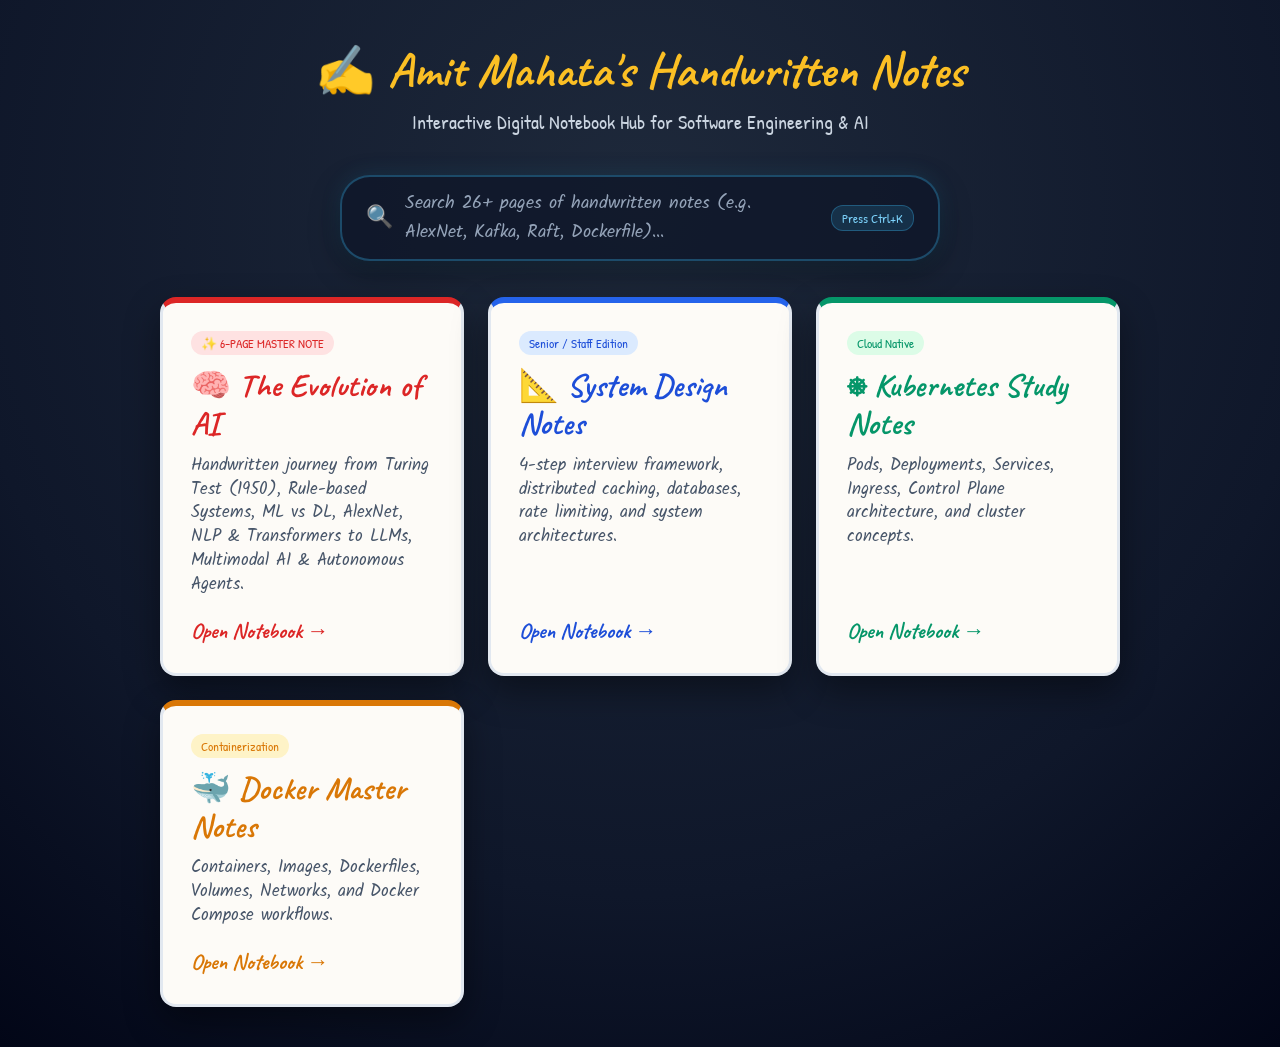
==== index.html @ 43661d4f "search implementation" ====
<!DOCTYPE html>
<html lang="en">
<head>
  <meta charset="UTF-8" />
  <meta name="viewport" content="width=device-width, initial-scale=1.0" />
  <title>Amit Mahata - Handwritten Study Notes Hub</title>
  <meta name="description" content="Interactive handwritten-style engineering study notes for System Design, AI Evolution, Kubernetes, and Docker." />
  <link rel="icon" href="data:image/svg+xml,<svg xmlns='http://www.w3.org/2000/svg' viewBox='0 0 100 100'><text y='.9em' font-size='90'>✍️</text></svg>" />
  <link rel="preconnect" href="https://fonts.googleapis.com" />
  <link rel="preconnect" href="https://fonts.gstatic.com" crossorigin />
  <link href="https://fonts.googleapis.com/css2?family=Caveat:wght@400;500;600;700&family=Kalam:wght@300;400;700&family=Patrick+Hand&display=swap" rel="stylesheet" />
  
  <!-- Vercel Web Analytics -->
  <script>
    window.va = window.va || function () { (window.vaq = window.vaq || []).push(arguments); };
  </script>
  <script defer src="/_vercel/insights/script.js"></script>
  
  <style>
    *, *::before, *::after { box-sizing: border-box; margin: 0; padding: 0; }
    body {
      font-family: 'Kalam', cursive;
      background: radial-gradient(circle at 50% 20%, #1e293b 0%, #0f172a 65%, #020617 100%);
      color: #f8fafc;
      min-height: 100vh;
      display: flex;
      flex-direction: column;
      align-items: center;
      padding: 40px 20px;
    }
    .header {
      text-align: center;
      margin-bottom: 40px;
    }
    .title {
      font-family: 'Caveat', cursive;
      font-size: 48px;
      font-weight: 700;
      color: #fbbf24;
      margin-bottom: 8px;
    }
    .subtitle {
      font-family: 'Patrick Hand', cursive;
      font-size: 20px;
      color: #cbd5e1;
    }
    .grid {
      display: grid;
      grid-template-columns: repeat(auto-fit, minmax(280px, 1fr));
      gap: 24px;
      width: 100%;
      max-width: 960px;
    }
    .card {
      background: #fdfbf7;
      border-radius: 16px;
      padding: 28px;
      color: #1e293b;
      box-shadow: 0 15px 35px rgba(0, 0, 0, 0.4);
      text-decoration: none;
      transition: all 0.3s ease;
      display: flex;
      flex-direction: column;
      justify-content: space-between;
      border: 3px solid #e2e8f0;
      position: relative;
      overflow: hidden;
    }
    .card:hover {
      transform: translateY(-6px) scale(1.02);
      box-shadow: 0 25px 50px rgba(0, 0, 0, 0.5);
      border-color: #38bdf8;
    }
    .card-badge {
      font-family: 'Patrick Hand', cursive;
      font-size: 13px;
      padding: 3px 10px;
      border-radius: 12px;
      background: #dbeafe;
      color: #1d4ed8;
      width: fit-content;
      margin-bottom: 12px;
    }
    .card-title {
      font-family: 'Caveat', cursive;
      font-size: 32px;
      font-weight: 700;
      margin-bottom: 10px;
      line-height: 1.2;
    }
    .card-desc {
      font-size: 17px;
      color: #475569;
      line-height: 1.4;
      margin-bottom: 20px;
    }
    .card-link {
      font-family: 'Caveat', cursive;
      font-size: 22px;
      font-weight: 700;
      color: #dc2626;
      display: flex;
      align-items: center;
      gap: 6px;
    }
    @media (max-width: 600px) {
      body {
        padding: 24px 14px;
      }
      .header {
        margin-bottom: 24px;
      }
      .title {
        font-size: 32px;
      }
      .subtitle {
        font-size: 17px;
      }
      .grid {
        grid-template-columns: 1fr;
        gap: 16px;
      }
      .card {
        padding: 20px 18px;
      }
      .card-title {
        font-size: 26px;
      }
      .card-desc {
        font-size: 15px;
      }
    }
  </style>
  <link rel="stylesheet" href="shared-search.css" />
</head>
<body>

  <div class="header">
    <h1 class="title">✍️ Amit Mahata's Handwritten Notes</h1>
    <p class="subtitle">Interactive Digital Notebook Hub for Software Engineering &amp; AI</p>
  </div>

  <!-- Hero Full-Text Search Bar -->
  <div class="hub-search-container">
    <div class="hub-search-box" onclick="openSearchModal()">
      <span class="hub-search-icon">🔍</span>
      <span class="hub-search-placeholder">Search 26+ pages of handwritten notes (e.g. AlexNet, Kafka, Raft, Dockerfile)...</span>
      <span class="hub-search-badge">Press Ctrl+K</span>
    </div>
  </div>

  <div class="grid">
    
    <!-- AI Notes -->
    <a href="ai-notes/index.html" class="card" style="border-top: 6px solid #dc2626;">
      <div>
        <div class="card-badge" style="background: #fee2e2; color: #dc2626;">✨ 6-PAGE MASTER NOTE</div>
        <div class="card-title" style="color: #dc2626;">🧠 The Evolution of AI</div>
        <div class="card-desc">Handwritten journey from Turing Test (1950), Rule-based Systems, ML vs DL, AlexNet, NLP &amp; Transformers to LLMs, Multimodal AI &amp; Autonomous Agents.</div>
      </div>
      <div class="card-link">Open Notebook &rarr;</div>
    </a>

    <!-- System Design Notes -->
    <a href="system-design-notes/index.html" class="card" style="border-top: 6px solid #2563eb;">
      <div>
        <div class="card-badge" style="background: #dbeafe; color: #1d4ed8;">Senior / Staff Edition</div>
        <div class="card-title" style="color: #1d4ed8;">📐 System Design Notes</div>
        <div class="card-desc">4-step interview framework, distributed caching, databases, rate limiting, and system architectures.</div>
      </div>
      <div class="card-link" style="color: #1d4ed8;">Open Notebook &rarr;</div>
    </a>

    <!-- Kubernetes Notes -->
    <a href="kubernetes-notes/index.html" class="card" style="border-top: 6px solid #059669;">
      <div>
        <div class="card-badge" style="background: #dcfce7; color: #059669;">Cloud Native</div>
        <div class="card-title" style="color: #059669;">⎈ Kubernetes Study Notes</div>
        <div class="card-desc">Pods, Deployments, Services, Ingress, Control Plane architecture, and cluster concepts.</div>
      </div>
      <div class="card-link" style="color: #059669;">Open Notebook &rarr;</div>
    </a>

    <!-- Docker Notes -->
    <a href="docker-notes/index.html" class="card" style="border-top: 6px solid #d97706;">
      <div>
        <div class="card-badge" style="background: #fef3c7; color: #d97706;">Containerization</div>
        <div class="card-title" style="color: #d97706;">🐳 Docker Master Notes</div>
        <div class="card-desc">Containers, Images, Dockerfiles, Volumes, Networks, and Docker Compose workflows.</div>
      </div>
      <div class="card-link" style="color: #d97706;">Open Notebook &rarr;</div>
    </a>

  </div>

  <script src="shared-search.js"></script>
</body>
</html>
---- shared-search.css ----
/* =========================================
   UNIVERSAL FULL-TEXT SEARCH MODAL (CMD+K)
   ========================================= */

/* Backdrop Overlay */
.search-modal-backdrop {
  position: fixed;
  inset: 0;
  background: rgba(2, 6, 23, 0.75);
  backdrop-filter: blur(10px);
  -webkit-backdrop-filter: blur(10px);
  z-index: 2000;
  display: flex;
  align-items: flex-start;
  justify-content: center;
  padding: 60px 16px 20px;
  opacity: 0;
  pointer-events: none;
  transition: opacity 0.25s cubic-bezier(0.16, 1, 0.3, 1);
}

.search-modal-backdrop.open {
  opacity: 1;
  pointer-events: auto;
}

/* Modal Window */
.search-modal-window {
  width: 100%;
  max-width: 680px;
  background: linear-gradient(180deg, #0f172a 0%, #090d16 100%);
  border: 1px solid rgba(56, 189, 248, 0.25);
  border-radius: 16px;
  box-shadow: 0 25px 60px rgba(0, 0, 0, 0.7), 0 0 30px rgba(56, 189, 248, 0.15);
  overflow: hidden;
  display: flex;
  flex-direction: column;
  max-height: 80vh;
  transform: translateY(-20px) scale(0.98);
  transition: transform 0.25s cubic-bezier(0.16, 1, 0.3, 1);
  color: #f8fafc;
}

.search-modal-backdrop.open .search-modal-window {
  transform: translateY(0) scale(1);
}

/* Modal Header / Search Bar */
.search-modal-header {
  padding: 16px 20px;
  border-bottom: 1px solid rgba(255, 255, 255, 0.1);
  display: flex;
  align-items: center;
  gap: 12px;
  background: rgba(255, 255, 255, 0.03);
  position: relative;
}

.search-modal-header .search-modal-icon {
  font-size: 20px;
  color: #38bdf8;
  flex-shrink: 0;
}

.search-modal-input {
  flex: 1;
  background: transparent;
  border: none;
  outline: none;
  font-family: 'Kalam', cursive;
  font-size: 18px;
  color: #f8fafc;
}

.search-modal-input::placeholder {
  color: #64748b;
  font-family: 'Kalam', cursive;
}

.search-modal-kbd {
  font-family: 'Patrick Hand', cursive;
  font-size: 12px;
  background: rgba(255, 255, 255, 0.08);
  border: 1px solid rgba(255, 255, 255, 0.15);
  border-radius: 6px;
  padding: 2px 8px;
  color: #94a3b8;
  flex-shrink: 0;
}

.search-modal-close {
  background: rgba(255, 255, 255, 0.08);
  border: 1px solid rgba(255, 255, 255, 0.15);
  color: #cbd5e1;
  font-size: 20px;
  line-height: 1;
  width: 30px;
  height: 30px;
  border-radius: 8px;
  cursor: pointer;
  display: flex;
  align-items: center;
  justify-content: center;
  transition: all 0.2s ease;
  flex-shrink: 0;
}

.search-modal-close:hover {
  background: rgba(239, 68, 68, 0.2);
  color: #fca5a5;
  border-color: rgba(239, 68, 68, 0.4);
}

/* Filter Scope Tabs */
.search-modal-filters {
  display: flex;
  align-items: center;
  gap: 6px;
  padding: 10px 18px;
  background: rgba(0, 0, 0, 0.2);
  border-bottom: 1px solid rgba(255, 255, 255, 0.06);
  overflow-x: auto;
}

.search-filter-chip {
  font-family: 'Patrick Hand', cursive;
  font-size: 13px;
  padding: 4px 12px;
  border-radius: 20px;
  background: rgba(255, 255, 255, 0.06);
  border: 1px solid rgba(255, 255, 255, 0.1);
  color: #cbd5e1;
  cursor: pointer;
  transition: all 0.2s ease;
  white-space: nowrap;
}

.search-filter-chip:hover {
  background: rgba(255, 255, 255, 0.12);
  color: #f8fafc;
}

.search-filter-chip.active {
  background: #0284c7;
  border-color: #38bdf8;
  color: #ffffff;
  font-weight: bold;
  box-shadow: 0 0 10px rgba(56, 189, 248, 0.3);
}

/* Search Results Area */
.search-modal-results {
  flex: 1;
  overflow-y: auto;
  padding: 12px 16px;
  display: flex;
  flex-direction: column;
  gap: 8px;
}

/* Empty State / Suggestions */
.search-empty-state {
  text-align: center;
  padding: 36px 20px;
  color: #64748b;
  font-family: 'Patrick Hand', cursive;
  font-size: 16px;
}

.search-suggestions-title {
  font-size: 13px;
  color: #94a3b8;
  margin-bottom: 12px;
  text-transform: uppercase;
  letter-spacing: 0.5px;
}

.search-suggestions-tags {
  display: flex;
  flex-wrap: wrap;
  justify-content: center;
  gap: 8px;
}

.suggestion-tag {
  font-family: 'Caveat', cursive;
  font-size: 16px;
  font-weight: 700;
  padding: 4px 12px;
  background: rgba(255, 255, 255, 0.06);
  border: 1px solid rgba(255, 255, 255, 0.12);
  border-radius: 8px;
  color: #38bdf8;
  cursor: pointer;
  transition: all 0.2s ease;
}

.suggestion-tag:hover {
  background: rgba(56, 189, 248, 0.15);
  border-color: #38bdf8;
  transform: translateY(-1px);
}

/* Individual Search Result Card */
.search-result-card {
  display: flex;
  flex-direction: column;
  gap: 4px;
  padding: 12px 14px;
  background: rgba(255, 255, 255, 0.04);
  border: 1px solid rgba(255, 255, 255, 0.08);
  border-radius: 10px;
  cursor: pointer;
  transition: all 0.2s ease;
  text-decoration: none;
  color: #f1f5f9;
}

.search-result-card:hover,
.search-result-card.selected {
  background: rgba(56, 189, 248, 0.12);
  border-color: #38bdf8;
  transform: translateX(4px);
  box-shadow: 0 4px 15px rgba(56, 189, 248, 0.15);
}

.search-result-top {
  display: flex;
  align-items: center;
  justify-content: space-between;
  gap: 8px;
}

.search-result-notebook {
  font-family: 'Patrick Hand', cursive;
  font-size: 12px;
  display: flex;
  align-items: center;
  gap: 6px;
  color: #94a3b8;
}

.notebook-pill {
  padding: 2px 8px;
  border-radius: 10px;
  font-weight: bold;
}

.search-result-page-tag {
  font-family: 'Caveat', cursive;
  font-size: 14px;
  font-weight: 700;
  background: rgba(255, 255, 255, 0.08);
  padding: 1px 8px;
  border-radius: 10px;
  color: #cbd5e1;
}

.search-result-title {
  font-family: 'Caveat', cursive;
  font-size: 19px;
  font-weight: 700;
  color: #f8fafc;
  line-height: 1.2;
}

.search-result-snippet {
  font-family: 'Kalam', cursive;
  font-size: 14px;
  color: #94a3b8;
  line-height: 1.4;
  margin-top: 2px;
}

.search-result-snippet mark,
.drawer-matched-snippet mark {
  background: rgba(251, 191, 36, 0.35);
  color: #fef08a;
  padding: 1px 4px;
  border-radius: 3px;
  font-weight: bold;
  border: 1px solid rgba(251, 191, 36, 0.4);
}

/* Modal Footer */
.search-modal-footer {
  padding: 10px 18px;
  border-top: 1px solid rgba(255, 255, 255, 0.08);
  background: rgba(0, 0, 0, 0.3);
  display: flex;
  align-items: center;
  justify-content: space-between;
  font-family: 'Patrick Hand', cursive;
  font-size: 13px;
  color: #64748b;
}

.search-shortcuts {
  display: flex;
  align-items: center;
  gap: 12px;
}

.search-shortcuts span {
  display: flex;
  align-items: center;
  gap: 4px;
}

.search-shortcuts kbd {
  background: rgba(255, 255, 255, 0.08);
  border: 1px solid rgba(255, 255, 255, 0.15);
  border-radius: 4px;
  padding: 1px 6px;
  font-size: 11px;
  color: #cbd5e1;
}

/* Live Matched Snippet inside Topic Sidenav Drawer */
.drawer-matched-snippet {
  margin-top: 6px;
  padding: 6px 8px;
  background: rgba(0, 0, 0, 0.3);
  border-radius: 6px;
  border-left: 2px solid #38bdf8;
  font-family: 'Kalam', cursive;
  font-size: 13px;
  color: #cbd5e1;
  line-height: 1.35;
}

/* Search Trigger Button in Topbar */
.topbar-search-btn {
  font-family: 'Caveat', cursive;
  font-size: 16px;
  font-weight: 700;
  background: rgba(255, 255, 255, 0.08);
  border: 1px solid rgba(255, 255, 255, 0.18);
  border-radius: 8px;
  padding: 5px 12px;
  color: #cbd5e1;
  cursor: pointer;
  transition: all 0.2s ease;
  display: inline-flex;
  align-items: center;
  gap: 6px;
}

.topbar-search-btn:hover {
  background: rgba(56, 189, 248, 0.18);
  border-color: #38bdf8;
  color: #38bdf8;
  transform: translateY(-1px);
}

.topbar-search-btn .kbd-hint {
  font-family: 'Patrick Hand', cursive;
  font-size: 11px;
  background: rgba(255, 255, 255, 0.12);
  border: 1px solid rgba(255, 255, 255, 0.2);
  border-radius: 4px;
  padding: 1px 5px;
  color: #94a3b8;
}

/* Hub Hero Search Box */
.hub-search-container {
  width: 100%;
  max-width: 600px;
  margin: 0 auto 36px;
}

.hub-search-box {
  display: flex;
  align-items: center;
  gap: 12px;
  background: rgba(15, 23, 42, 0.8);
  border: 2px solid rgba(56, 189, 248, 0.3);
  border-radius: 30px;
  padding: 12px 24px;
  box-shadow: 0 10px 30px rgba(0, 0, 0, 0.4), 0 0 20px rgba(56, 189, 248, 0.15);
  cursor: pointer;
  transition: all 0.3s ease;
}

.hub-search-box:hover {
  border-color: #38bdf8;
  transform: translateY(-2px);
  box-shadow: 0 15px 40px rgba(0, 0, 0, 0.5), 0 0 30px rgba(56, 189, 248, 0.3);
}

.hub-search-icon {
  font-size: 22px;
  color: #38bdf8;
}

.hub-search-placeholder {
  font-family: 'Kalam', cursive;
  font-size: 18px;
  color: #94a3b8;
  flex: 1;
}

.hub-search-badge {
  font-family: 'Patrick Hand', cursive;
  font-size: 13px;
  background: rgba(56, 189, 248, 0.15);
  border: 1px solid rgba(56, 189, 248, 0.3);
  color: #7dd3fc;
  padding: 3px 10px;
  border-radius: 12px;
}

/* Responsive Mobile Layout for Search */
@media (max-width: 640px) {
  .search-modal-backdrop {
    padding: 16px 8px 10px;
    align-items: flex-start;
  }
  
  .search-modal-window {
    max-height: 92vh;
    border-radius: 12px;
  }

  .search-modal-header {
    padding: 12px 14px;
  }

  .search-modal-input {
    font-size: 16px;
  }

  .search-modal-kbd {
    display: none;
  }

  .topbar-search-btn .kbd-hint {
    display: none;
  }

  .search-modal-footer {
    display: none;
  }
}

/* =========================================
   IN-PAGE SEARCH HIGHLIGHT (on notebook content)
   ========================================= */
mark.page-search-highlight {
  background: rgba(251, 191, 36, 0.5);
  color: inherit;
  padding: 2px 4px;
  border-radius: 4px;
  border: 2px solid #fbbf24;
  box-shadow: 0 0 12px rgba(251, 191, 36, 0.6), 0 0 4px rgba(251, 191, 36, 0.3);
  animation: highlightPulse 1.5s ease-in-out 2;
  font-weight: bold;
}

@keyframes highlightPulse {
  0%, 100% { box-shadow: 0 0 12px rgba(251, 191, 36, 0.6); }
  50% { box-shadow: 0 0 24px rgba(251, 191, 36, 0.9), 0 0 8px rgba(251, 191, 36, 0.5); }
}

@keyframes slideDown {
  from { opacity: 0; transform: translateX(-50%) translateY(-20px); }
  to { opacity: 1; transform: translateX(-50%) translateY(0); }
}
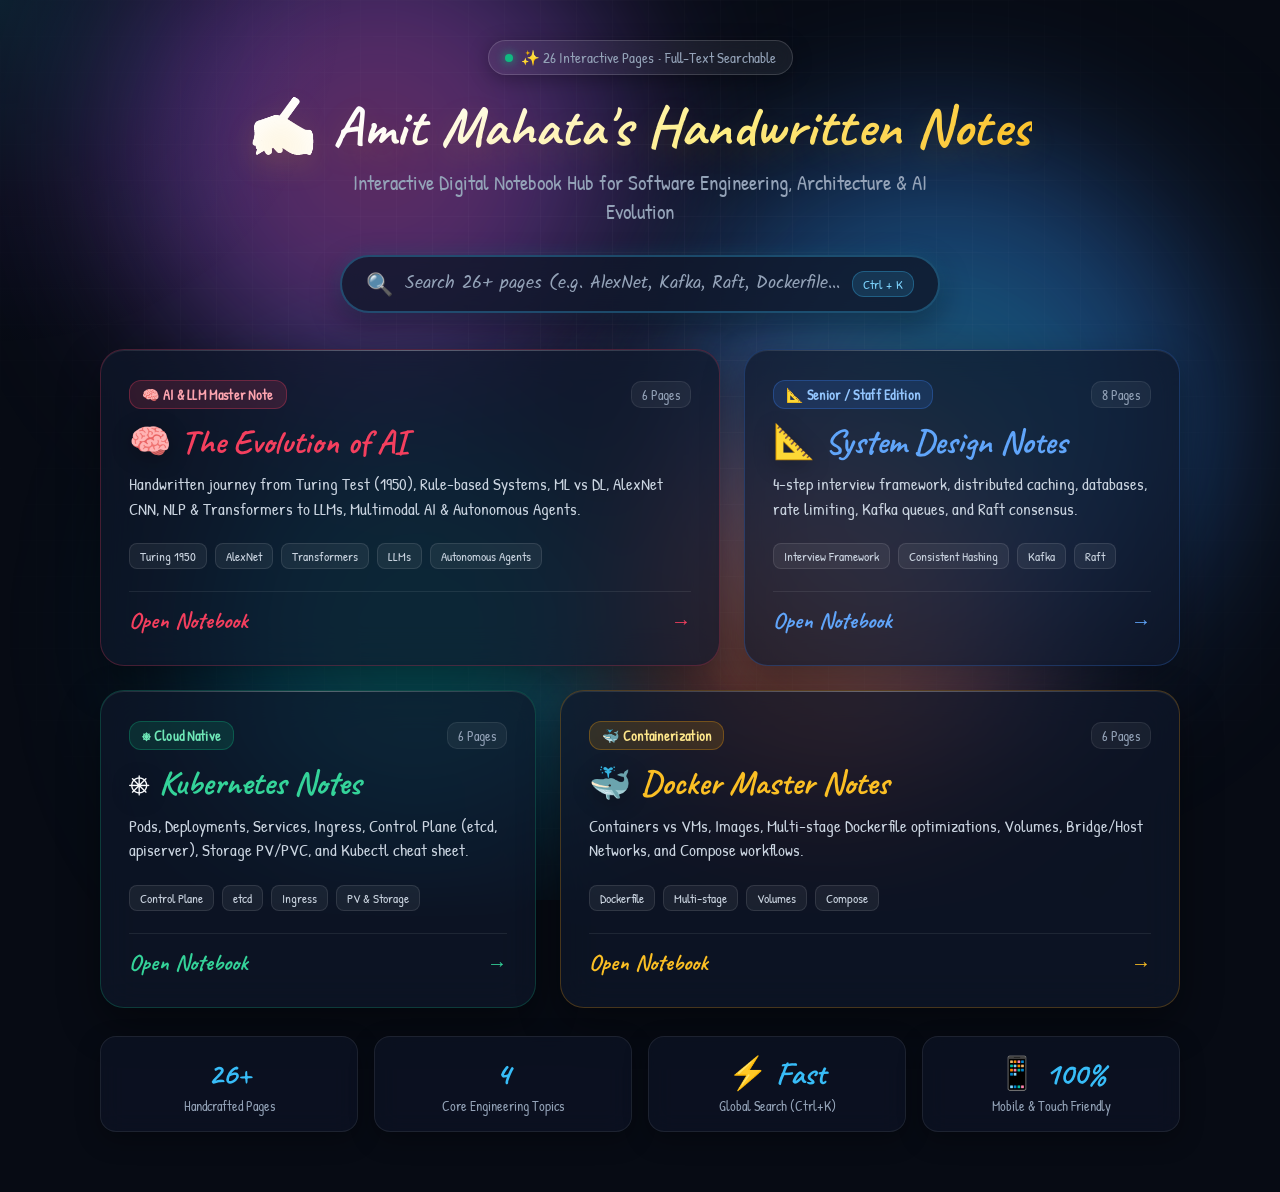
==== commit 22718dec: "spatial bento homepage and glass topbar" ====
--- a/index.html
+++ b/index.html
@@ -18,116 +18,567 @@
   
   <style>
     *, *::before, *::after { box-sizing: border-box; margin: 0; padding: 0; }
+
+    :root {
+      --bg-dark: #070b14;
+      --card-glass: rgba(15, 23, 42, 0.7);
+      --card-glass-hover: rgba(30, 41, 59, 0.85);
+      --card-border: rgba(255, 255, 255, 0.1);
+      --card-border-hover: rgba(56, 189, 248, 0.4);
+      --ai-accent: #f43f5e;
+      --ai-glow: rgba(244, 63, 94, 0.25);
+      --sd-accent: #3b82f6;
+      --sd-glow: rgba(59, 130, 246, 0.25);
+      --k8s-accent: #10b981;
+      --k8s-glow: rgba(16, 185, 129, 0.25);
+      --docker-accent: #f59e0b;
+      --docker-glow: rgba(245, 158, 11, 0.25);
+    }
+
     body {
-      font-family: 'Kalam', cursive;
-      background: radial-gradient(circle at 50% 20%, #1e293b 0%, #0f172a 65%, #020617 100%);
+      font-family: 'Patrick Hand', cursive;
+      background-color: var(--bg-dark);
       color: #f8fafc;
       min-height: 100vh;
       display: flex;
       flex-direction: column;
       align-items: center;
-      padding: 40px 20px;
-    }
+      padding: 40px 20px 60px;
+      overflow-x: hidden;
+      position: relative;
+    }
+
+    /* =========================================
+       SPATIAL BACKGROUND & AURORA GLOW ORBS
+       ========================================= */
+    .bg-mesh-canvas {
+      position: fixed;
+      top: 0;
+      left: 0;
+      width: 100vw;
+      height: 100vh;
+      pointer-events: none;
+      z-index: 0;
+      overflow: hidden;
+    }
+
+    /* Subtle blueprint / notebook grid overlay */
+    .bg-grid-pattern {
+      position: absolute;
+      inset: 0;
+      background-image: 
+        linear-gradient(to right, rgba(255, 255, 255, 0.03) 1px, transparent 1px),
+        linear-gradient(to bottom, rgba(255, 255, 255, 0.03) 1px, transparent 1px);
+      background-size: 36px 36px;
+      mask-image: radial-gradient(ellipse at 50% 40%, rgba(0, 0, 0, 0.9) 0%, rgba(0, 0, 0, 0.1) 70%, transparent 100%);
+      -webkit-mask-image: radial-gradient(ellipse at 50% 40%, rgba(0, 0, 0, 0.9) 0%, rgba(0, 0, 0, 0.1) 70%, transparent 100%);
+    }
+
+    /* Fluid Aurora Liquid Glow Blobs */
+    .aurora-blob {
+      position: absolute;
+      border-radius: 50%;
+      filter: blur(80px);
+      opacity: 0.45;
+      mix-blend-mode: screen;
+      animation: floatAurora 18s ease-in-out infinite alternate;
+      will-change: transform;
+    }
+
+    .aurora-1 {
+      width: 500px;
+      height: 500px;
+      background: radial-gradient(circle, #ec4899 0%, #8b5cf6 60%, transparent 100%);
+      top: -100px;
+      left: 10%;
+      animation-duration: 16s;
+    }
+
+    .aurora-2 {
+      width: 550px;
+      height: 550px;
+      background: radial-gradient(circle, #06b6d4 0%, #3b82f6 60%, transparent 100%);
+      top: 15%;
+      right: 5%;
+      animation-duration: 22s;
+      animation-delay: -5s;
+    }
+
+    .aurora-3 {
+      width: 450px;
+      height: 450px;
+      background: radial-gradient(circle, #10b981 0%, #0284c7 60%, transparent 100%);
+      bottom: 5%;
+      left: 15%;
+      animation-duration: 20s;
+      animation-delay: -9s;
+    }
+
+    .aurora-4 {
+      width: 400px;
+      height: 400px;
+      background: radial-gradient(circle, #f59e0b 0%, #ef4444 60%, transparent 100%);
+      bottom: 10%;
+      right: 20%;
+      animation-duration: 24s;
+      animation-delay: -13s;
+    }
+
+    @keyframes floatAurora {
+      0% {
+        transform: translate(0, 0) scale(1) rotate(0deg);
+      }
+      50% {
+        transform: translate(60px, 40px) scale(1.12) rotate(120deg);
+      }
+      100% {
+        transform: translate(-50px, 80px) scale(0.92) rotate(240deg);
+      }
+    }
+
+    /* Spatial Mouse Follower Spotlight */
+    .spatial-spotlight {
+      position: fixed;
+      top: 0;
+      left: 0;
+      width: 700px;
+      height: 700px;
+      border-radius: 50%;
+      pointer-events: none;
+      transform: translate(-50%, -50%);
+      background: radial-gradient(circle, rgba(56, 189, 248, 0.12) 0%, rgba(139, 92, 246, 0.05) 40%, transparent 70%);
+      z-index: 1;
+      transition: opacity 0.3s ease;
+    }
+
+    /* Main Container Content */
+    .hub-content-wrap {
+      position: relative;
+      z-index: 2;
+      width: 100%;
+      max-width: 1080px;
+      display: flex;
+      flex-direction: column;
+      align-items: center;
+    }
+
+    /* =========================================
+       HEADER & BADGE
+       ========================================= */
     .header {
       text-align: center;
-      margin-bottom: 40px;
-    }
+      margin-bottom: 28px;
+      display: flex;
+      flex-direction: column;
+      align-items: center;
+    }
+
+    .hero-badge {
+      display: inline-flex;
+      align-items: center;
+      gap: 8px;
+      padding: 6px 16px;
+      border-radius: 9999px;
+      background: rgba(255, 255, 255, 0.06);
+      backdrop-filter: blur(12px);
+      -webkit-backdrop-filter: blur(12px);
+      border: 1px solid rgba(255, 255, 255, 0.15);
+      color: #94a3b8;
+      font-size: 15px;
+      margin-bottom: 16px;
+      box-shadow: 0 4px 20px rgba(0, 0, 0, 0.3);
+      transition: all 0.3s ease;
+    }
+
+    .hero-badge:hover {
+      border-color: rgba(56, 189, 248, 0.4);
+      background: rgba(255, 255, 255, 0.09);
+      color: #e2e8f0;
+      transform: translateY(-2px);
+    }
+
+    .pulse-dot {
+      width: 8px;
+      height: 8px;
+      border-radius: 50%;
+      background: #10b981;
+      box-shadow: 0 0 10px #10b981;
+      animation: pulseGlow 2s infinite;
+    }
+
+    @keyframes pulseGlow {
+      0%, 100% { transform: scale(1); opacity: 1; }
+      50% { transform: scale(1.4); opacity: 0.6; }
+    }
+
     .title {
       font-family: 'Caveat', cursive;
-      font-size: 48px;
+      font-size: 56px;
       font-weight: 700;
-      color: #fbbf24;
-      margin-bottom: 8px;
-    }
+      background: linear-gradient(135deg, #ffffff 20%, #fef08a 60%, #fbbf24 100%);
+      -webkit-background-clip: text;
+      -webkit-text-fill-color: transparent;
+      margin-bottom: 6px;
+      text-shadow: 0 10px 30px rgba(251, 191, 36, 0.15);
+      letter-spacing: 0.5px;
+    }
+
     .subtitle {
       font-family: 'Patrick Hand', cursive;
+      font-size: 21px;
+      color: #94a3b8;
+      max-width: 620px;
+      line-height: 1.4;
+    }
+
+    /* =========================================
+       HERO SEARCH BAR (Glassmorphism + Glow)
+       ========================================= */
+    .hub-search-container {
+      width: 100%;
+      max-width: 720px;
+      margin-bottom: 32px;
+    }
+
+    .hub-search-box {
+      background: rgba(15, 23, 42, 0.75);
+      backdrop-filter: blur(16px);
+      -webkit-backdrop-filter: blur(16px);
+      border: 1px solid rgba(255, 255, 255, 0.12);
+      border-radius: 18px;
+      padding: 14px 22px;
+      display: flex;
+      align-items: center;
+      gap: 14px;
+      cursor: pointer;
+      box-shadow: 0 10px 35px rgba(0, 0, 0, 0.4), inset 0 1px 0 rgba(255, 255, 255, 0.1);
+      transition: all 0.3s cubic-bezier(0.16, 1, 0.3, 1);
+    }
+
+    .hub-search-box:hover {
+      border-color: rgba(56, 189, 248, 0.5);
+      background: rgba(30, 41, 59, 0.85);
+      box-shadow: 0 15px 45px rgba(0, 0, 0, 0.5), 0 0 30px rgba(56, 189, 248, 0.2), inset 0 1px 0 rgba(255, 255, 255, 0.2);
+      transform: translateY(-2px);
+    }
+
+    .hub-search-icon {
       font-size: 20px;
+      color: #38bdf8;
+    }
+
+    .hub-search-placeholder {
+      flex: 1;
+      font-family: 'Patrick Hand', cursive;
+      font-size: 18px;
+      color: #94a3b8;
+      white-space: nowrap;
+      overflow: hidden;
+      text-overflow: ellipsis;
+    }
+
+    .hub-search-badge {
+      font-family: 'Patrick Hand', cursive;
+      font-size: 13px;
+      background: rgba(255, 255, 255, 0.08);
+      border: 1px solid rgba(255, 255, 255, 0.15);
+      padding: 3px 10px;
+      border-radius: 8px;
       color: #cbd5e1;
-    }
-    .grid {
+      display: flex;
+      align-items: center;
+      gap: 4px;
+    }
+
+    /* =========================================
+       BENTO GRID NOTEBOOK CARDS (Spatial Liquid Glass)
+       ========================================= */
+    .bento-grid {
       display: grid;
-      grid-template-columns: repeat(auto-fit, minmax(280px, 1fr));
+      grid-template-columns: repeat(12, 1fr);
       gap: 24px;
       width: 100%;
-      max-width: 960px;
-    }
-    .card {
-      background: #fdfbf7;
-      border-radius: 16px;
-      padding: 28px;
-      color: #1e293b;
-      box-shadow: 0 15px 35px rgba(0, 0, 0, 0.4);
+    }
+
+    /* Spatial Liquid Glass Bento Card Base */
+    .bento-card {
+      position: relative;
+      background: var(--card-glass);
+      backdrop-filter: blur(18px);
+      -webkit-backdrop-filter: blur(18px);
+      border: 1px solid var(--card-border);
+      border-radius: 24px;
+      padding: 30px 28px;
       text-decoration: none;
-      transition: all 0.3s ease;
+      color: #f8fafc;
+      overflow: hidden;
       display: flex;
       flex-direction: column;
       justify-content: space-between;
-      border: 3px solid #e2e8f0;
-      position: relative;
-      overflow: hidden;
-    }
-    .card:hover {
-      transform: translateY(-6px) scale(1.02);
-      box-shadow: 0 25px 50px rgba(0, 0, 0, 0.5);
-      border-color: #38bdf8;
-    }
+      box-shadow: 0 16px 40px rgba(0, 0, 0, 0.4), inset 0 1px 0 rgba(255, 255, 255, 0.08);
+      transition: all 0.4s cubic-bezier(0.16, 1, 0.3, 1);
+    }
+
+    .bento-card::before {
+      content: '';
+      position: absolute;
+      top: 0;
+      left: 0;
+      right: 0;
+      height: 1px;
+      background: linear-gradient(90deg, transparent, rgba(255, 255, 255, 0.25), transparent);
+    }
+
+    /* Light beam reflection overlay */
+    .card-sheen {
+      position: absolute;
+      top: -50%;
+      left: -50%;
+      width: 200%;
+      height: 200%;
+      background: radial-gradient(circle at center, rgba(255, 255, 255, 0.06) 0%, transparent 60%);
+      pointer-events: none;
+      opacity: 0;
+      transition: opacity 0.5s ease;
+      transform: rotate(25deg);
+    }
+
+    .bento-card:hover .card-sheen {
+      opacity: 1;
+    }
+
+    .bento-card:hover {
+      transform: translateY(-6px);
+      background: var(--card-glass-hover);
+      box-shadow: 0 24px 60px rgba(0, 0, 0, 0.6), inset 0 1px 0 rgba(255, 255, 255, 0.2);
+    }
+
+    /* Bento Grid Column Spans */
+    .bento-ai {
+      grid-column: span 7;
+      border-color: rgba(244, 63, 94, 0.25);
+    }
+    .bento-ai:hover {
+      border-color: rgba(244, 63, 94, 0.6);
+      box-shadow: 0 24px 60px rgba(0, 0, 0, 0.6), 0 0 40px var(--ai-glow);
+    }
+
+    .bento-sd {
+      grid-column: span 5;
+      border-color: rgba(59, 130, 246, 0.25);
+    }
+    .bento-sd:hover {
+      border-color: rgba(59, 130, 246, 0.6);
+      box-shadow: 0 24px 60px rgba(0, 0, 0, 0.6), 0 0 40px var(--sd-glow);
+    }
+
+    .bento-k8s {
+      grid-column: span 5;
+      border-color: rgba(16, 185, 129, 0.25);
+    }
+    .bento-k8s:hover {
+      border-color: rgba(16, 185, 129, 0.6);
+      box-shadow: 0 24px 60px rgba(0, 0, 0, 0.6), 0 0 40px var(--k8s-glow);
+    }
+
+    .bento-docker {
+      grid-column: span 7;
+      border-color: rgba(245, 158, 11, 0.25);
+    }
+    .bento-docker:hover {
+      border-color: rgba(245, 158, 11, 0.6);
+      box-shadow: 0 24px 60px rgba(0, 0, 0, 0.6), 0 0 40px var(--docker-glow);
+    }
+
+    /* Card Elements */
+    .card-top {
+      display: flex;
+      align-items: center;
+      justify-content: space-between;
+      margin-bottom: 14px;
+    }
+
     .card-badge {
       font-family: 'Patrick Hand', cursive;
+      font-size: 14px;
+      padding: 4px 12px;
+      border-radius: 12px;
+      font-weight: bold;
+      letter-spacing: 0.3px;
+      display: inline-flex;
+      align-items: center;
+      gap: 6px;
+    }
+
+    .card-page-count {
+      font-family: 'Patrick Hand', cursive;
+      font-size: 14px;
+      color: #94a3b8;
+      background: rgba(255, 255, 255, 0.05);
+      border: 1px solid rgba(255, 255, 255, 0.08);
+      padding: 3px 10px;
+      border-radius: 10px;
+    }
+
+    .card-icon-title {
+      display: flex;
+      align-items: center;
+      gap: 10px;
+      margin-bottom: 12px;
+    }
+
+    .card-icon {
+      font-size: 34px;
+      line-height: 1;
+      filter: drop-shadow(0 4px 10px rgba(0, 0, 0, 0.3));
+    }
+
+    .card-title {
+      font-family: 'Caveat', cursive;
+      font-size: 34px;
+      font-weight: 700;
+      line-height: 1.1;
+    }
+
+    .card-desc {
+      font-size: 17px;
+      color: #cbd5e1;
+      line-height: 1.45;
+      margin-bottom: 22px;
+    }
+
+    /* Topic Tags inside Bento Cards */
+    .card-tags {
+      display: flex;
+      flex-wrap: wrap;
+      gap: 8px;
+      margin-bottom: 22px;
+    }
+
+    .topic-pill {
       font-size: 13px;
       padding: 3px 10px;
-      border-radius: 12px;
-      background: #dbeafe;
-      color: #1d4ed8;
-      width: fit-content;
-      margin-bottom: 12px;
-    }
-    .card-title {
+      border-radius: 8px;
+      background: rgba(255, 255, 255, 0.06);
+      border: 1px solid rgba(255, 255, 255, 0.1);
+      color: #cbd5e1;
+      transition: all 0.2s ease;
+    }
+
+    .bento-card:hover .topic-pill {
+      background: rgba(255, 255, 255, 0.1);
+      border-color: rgba(255, 255, 255, 0.2);
+    }
+
+    /* Card Footer Action */
+    .card-footer {
+      display: flex;
+      align-items: center;
+      justify-content: space-between;
+      padding-top: 14px;
+      border-top: 1px solid rgba(255, 255, 255, 0.08);
+    }
+
+    .card-link {
+      font-family: 'Caveat', cursive;
+      font-size: 23px;
+      font-weight: 700;
+      display: flex;
+      align-items: center;
+      gap: 8px;
+      transition: transform 0.2s ease;
+    }
+
+    .bento-card:hover .card-link {
+      transform: translateX(4px);
+    }
+
+    .card-arrow {
+      font-size: 20px;
+      transition: transform 0.2s ease;
+    }
+
+    .bento-card:hover .card-arrow {
+      transform: translateX(4px);
+    }
+
+    /* =========================================
+       QUICK STATS STRIP (Bottom Bento Element)
+       ========================================= */
+    .stats-strip {
+      margin-top: 28px;
+      width: 100%;
+      display: grid;
+      grid-template-columns: repeat(4, 1fr);
+      gap: 16px;
+    }
+
+    .stat-box {
+      background: rgba(15, 23, 42, 0.55);
+      backdrop-filter: blur(12px);
+      -webkit-backdrop-filter: blur(12px);
+      border: 1px solid rgba(255, 255, 255, 0.08);
+      border-radius: 16px;
+      padding: 16px 20px;
+      text-align: center;
+      box-shadow: 0 8px 24px rgba(0, 0, 0, 0.3);
+    }
+
+    .stat-number {
       font-family: 'Caveat', cursive;
       font-size: 32px;
       font-weight: 700;
-      margin-bottom: 10px;
-      line-height: 1.2;
-    }
-    .card-desc {
-      font-size: 17px;
-      color: #475569;
-      line-height: 1.4;
-      margin-bottom: 20px;
-    }
-    .card-link {
-      font-family: 'Caveat', cursive;
-      font-size: 22px;
-      font-weight: 700;
-      color: #dc2626;
-      display: flex;
-      align-items: center;
-      gap: 6px;
-    }
+      color: #38bdf8;
+      margin-bottom: 2px;
+    }
+
+    .stat-label {
+      font-size: 14px;
+      color: #94a3b8;
+    }
+
+    /* =========================================
+       RESPONSIVE MOBILE STYLES
+       ========================================= */
+    @media (max-width: 900px) {
+      .bento-ai, .bento-sd, .bento-k8s, .bento-docker {
+        grid-column: span 12;
+      }
+      .stats-strip {
+        grid-template-columns: repeat(2, 1fr);
+      }
+    }
+
     @media (max-width: 600px) {
       body {
-        padding: 24px 14px;
-      }
-      .header {
-        margin-bottom: 24px;
+        padding: 24px 14px 40px;
       }
       .title {
-        font-size: 32px;
+        font-size: 36px;
       }
       .subtitle {
         font-size: 17px;
       }
-      .grid {
-        grid-template-columns: 1fr;
+      .bento-grid {
         gap: 16px;
       }
-      .card {
-        padding: 20px 18px;
+      .bento-card {
+        padding: 22px 18px;
+        border-radius: 20px;
       }
       .card-title {
-        font-size: 26px;
+        font-size: 28px;
       }
       .card-desc {
         font-size: 15px;
+        margin-bottom: 16px;
+      }
+      .stats-strip {
+        grid-template-columns: 1fr 1fr;
+        gap: 10px;
+      }
+      .stat-number {
+        font-size: 26px;
       }
     }
   </style>
@@ -135,63 +586,197 @@
 </head>
 <body>
 
-  <div class="header">
-    <h1 class="title">✍️ Amit Mahata's Handwritten Notes</h1>
-    <p class="subtitle">Interactive Digital Notebook Hub for Software Engineering &amp; AI</p>
+  <!-- Dynamic Spatial Mesh Canvas & Aurora Background -->
+  <div class="bg-mesh-canvas">
+    <div class="bg-grid-pattern"></div>
+    <div class="aurora-blob aurora-1"></div>
+    <div class="aurora-blob aurora-2"></div>
+    <div class="aurora-blob aurora-3"></div>
+    <div class="aurora-blob aurora-4"></div>
   </div>
 
-  <!-- Hero Full-Text Search Bar -->
-  <div class="hub-search-container">
-    <div class="hub-search-box" onclick="openSearchModal()">
-      <span class="hub-search-icon">🔍</span>
-      <span class="hub-search-placeholder">Search 26+ pages of handwritten notes (e.g. AlexNet, Kafka, Raft, Dockerfile)...</span>
-      <span class="hub-search-badge">Press Ctrl+K</span>
+  <!-- Interactive Mouse Spotlight -->
+  <div class="spatial-spotlight" id="spatialSpotlight"></div>
+
+  <!-- Main Content Wrapper -->
+  <div class="hub-content-wrap">
+    
+    <div class="header">
+      <div class="hero-badge">
+        <span class="pulse-dot"></span>
+        <span>✨ 26 Interactive Pages • Full-Text Searchable</span>
+      </div>
+      <h1 class="title">✍️ Amit Mahata's Handwritten Notes</h1>
+      <p class="subtitle">Interactive Digital Notebook Hub for Software Engineering, Architecture &amp; AI Evolution</p>
     </div>
+
+    <!-- Hero Full-Text Search Bar with Glassmorphic Spatial Glow -->
+    <div class="hub-search-container">
+      <div class="hub-search-box" onclick="openSearchModal()">
+        <span class="hub-search-icon">🔍</span>
+        <span class="hub-search-placeholder">Search 26+ pages (e.g. AlexNet, Kafka, Raft, Dockerfile, etcd)...</span>
+        <span class="hub-search-badge"><kbd style="font-family: inherit;">Ctrl</kbd> + <kbd style="font-family: inherit;">K</kbd></span>
+      </div>
+    </div>
+
+    <!-- Spatial Bento Grid -->
+    <div class="bento-grid">
+      
+      <!-- Bento 1: AI Notes (Featured 7 cols) -->
+      <a href="ai-notes/index.html" class="bento-card bento-ai">
+        <div class="card-sheen"></div>
+        <div>
+          <div class="card-top">
+            <span class="card-badge" style="background: rgba(244, 63, 94, 0.15); color: #fda4af; border: 1px solid rgba(244, 63, 94, 0.3);">
+              🧠 AI &amp; LLM Master Note
+            </span>
+            <span class="card-page-count">6 Pages</span>
+          </div>
+          <div class="card-icon-title">
+            <span class="card-icon">🧠</span>
+            <h2 class="card-title" style="color: #f43f5e;">The Evolution of AI</h2>
+          </div>
+          <p class="card-desc">
+            Handwritten journey from Turing Test (1950), Rule-based Systems, ML vs DL, AlexNet CNN, NLP &amp; Transformers to LLMs, Multimodal AI &amp; Autonomous Agents.
+          </p>
+          <div class="card-tags">
+            <span class="topic-pill">Turing 1950</span>
+            <span class="topic-pill">AlexNet</span>
+            <span class="topic-pill">Transformers</span>
+            <span class="topic-pill">LLMs</span>
+            <span class="topic-pill">Autonomous Agents</span>
+          </div>
+        </div>
+        <div class="card-footer">
+          <span class="card-link" style="color: #f43f5e;">Open Notebook</span>
+          <span class="card-arrow" style="color: #f43f5e;">&rarr;</span>
+        </div>
+      </a>
+
+      <!-- Bento 2: System Design (5 cols) -->
+      <a href="system-design-notes/index.html" class="bento-card bento-sd">
+        <div class="card-sheen"></div>
+        <div>
+          <div class="card-top">
+            <span class="card-badge" style="background: rgba(59, 130, 246, 0.15); color: #93c5fd; border: 1px solid rgba(59, 130, 246, 0.3);">
+              📐 Senior / Staff Edition
+            </span>
+            <span class="card-page-count">8 Pages</span>
+          </div>
+          <div class="card-icon-title">
+            <span class="card-icon">📐</span>
+            <h2 class="card-title" style="color: #60a5fa;">System Design Notes</h2>
+          </div>
+          <p class="card-desc">
+            4-step interview framework, distributed caching, databases, rate limiting, Kafka queues, and Raft consensus.
+          </p>
+          <div class="card-tags">
+            <span class="topic-pill">Interview Framework</span>
+            <span class="topic-pill">Consistent Hashing</span>
+            <span class="topic-pill">Kafka</span>
+            <span class="topic-pill">Raft</span>
+          </div>
+        </div>
+        <div class="card-footer">
+          <span class="card-link" style="color: #60a5fa;">Open Notebook</span>
+          <span class="card-arrow" style="color: #60a5fa;">&rarr;</span>
+        </div>
+      </a>
+
+      <!-- Bento 3: Kubernetes Notes (5 cols) -->
+      <a href="kubernetes-notes/index.html" class="bento-card bento-k8s">
+        <div class="card-sheen"></div>
+        <div>
+          <div class="card-top">
+            <span class="card-badge" style="background: rgba(16, 185, 129, 0.15); color: #6ee7b7; border: 1px solid rgba(16, 185, 129, 0.3);">
+              ⎈ Cloud Native
+            </span>
+            <span class="card-page-count">6 Pages</span>
+          </div>
+          <div class="card-icon-title">
+            <span class="card-icon">⎈</span>
+            <h2 class="card-title" style="color: #34d399;">Kubernetes Notes</h2>
+          </div>
+          <p class="card-desc">
+            Pods, Deployments, Services, Ingress, Control Plane (etcd, apiserver), Storage PV/PVC, and Kubectl cheat sheet.
+          </p>
+          <div class="card-tags">
+            <span class="topic-pill">Control Plane</span>
+            <span class="topic-pill">etcd</span>
+            <span class="topic-pill">Ingress</span>
+            <span class="topic-pill">PV &amp; Storage</span>
+          </div>
+        </div>
+        <div class="card-footer">
+          <span class="card-link" style="color: #34d399;">Open Notebook</span>
+          <span class="card-arrow" style="color: #34d399;">&rarr;</span>
+        </div>
+      </a>
+
+      <!-- Bento 4: Docker Master Notes (7 cols) -->
+      <a href="docker-notes/index.html" class="bento-card bento-docker">
+        <div class="card-sheen"></div>
+        <div>
+          <div class="card-top">
+            <span class="card-badge" style="background: rgba(245, 158, 11, 0.15); color: #fde68a; border: 1px solid rgba(245, 158, 11, 0.3);">
+              🐳 Containerization
+            </span>
+            <span class="card-page-count">6 Pages</span>
+          </div>
+          <div class="card-icon-title">
+            <span class="card-icon">🐳</span>
+            <h2 class="card-title" style="color: #fbbf24;">Docker Master Notes</h2>
+          </div>
+          <p class="card-desc">
+            Containers vs VMs, Images, Multi-stage Dockerfile optimizations, Volumes, Bridge/Host Networks, and Compose workflows.
+          </p>
+          <div class="card-tags">
+            <span class="topic-pill">Dockerfile</span>
+            <span class="topic-pill">Multi-stage</span>
+            <span class="topic-pill">Volumes</span>
+            <span class="topic-pill">Compose</span>
+          </div>
+        </div>
+        <div class="card-footer">
+          <span class="card-link" style="color: #fbbf24;">Open Notebook</span>
+          <span class="card-arrow" style="color: #fbbf24;">&rarr;</span>
+        </div>
+      </a>
+
+    </div>
+
+    <!-- Bottom Quick Stats Bento Strip -->
+    <div class="stats-strip">
+      <div class="stat-box">
+        <div class="stat-number">26+</div>
+        <div class="stat-label">Handcrafted Pages</div>
+      </div>
+      <div class="stat-box">
+        <div class="stat-number">4</div>
+        <div class="stat-label">Core Engineering Topics</div>
+      </div>
+      <div class="stat-box">
+        <div class="stat-number">⚡ Fast</div>
+        <div class="stat-label">Global Search (Ctrl+K)</div>
+      </div>
+      <div class="stat-box">
+        <div class="stat-number">📱 100%</div>
+        <div class="stat-label">Mobile &amp; Touch Friendly</div>
+      </div>
+    </div>
+
   </div>
 
-  <div class="grid">
-    
-    <!-- AI Notes -->
-    <a href="ai-notes/index.html" class="card" style="border-top: 6px solid #dc2626;">
-      <div>
-        <div class="card-badge" style="background: #fee2e2; color: #dc2626;">✨ 6-PAGE MASTER NOTE</div>
-        <div class="card-title" style="color: #dc2626;">🧠 The Evolution of AI</div>
-        <div class="card-desc">Handwritten journey from Turing Test (1950), Rule-based Systems, ML vs DL, AlexNet, NLP &amp; Transformers to LLMs, Multimodal AI &amp; Autonomous Agents.</div>
-      </div>
-      <div class="card-link">Open Notebook &rarr;</div>
-    </a>
-
-    <!-- System Design Notes -->
-    <a href="system-design-notes/index.html" class="card" style="border-top: 6px solid #2563eb;">
-      <div>
-        <div class="card-badge" style="background: #dbeafe; color: #1d4ed8;">Senior / Staff Edition</div>
-        <div class="card-title" style="color: #1d4ed8;">📐 System Design Notes</div>
-        <div class="card-desc">4-step interview framework, distributed caching, databases, rate limiting, and system architectures.</div>
-      </div>
-      <div class="card-link" style="color: #1d4ed8;">Open Notebook &rarr;</div>
-    </a>
-
-    <!-- Kubernetes Notes -->
-    <a href="kubernetes-notes/index.html" class="card" style="border-top: 6px solid #059669;">
-      <div>
-        <div class="card-badge" style="background: #dcfce7; color: #059669;">Cloud Native</div>
-        <div class="card-title" style="color: #059669;">⎈ Kubernetes Study Notes</div>
-        <div class="card-desc">Pods, Deployments, Services, Ingress, Control Plane architecture, and cluster concepts.</div>
-      </div>
-      <div class="card-link" style="color: #059669;">Open Notebook &rarr;</div>
-    </a>
-
-    <!-- Docker Notes -->
-    <a href="docker-notes/index.html" class="card" style="border-top: 6px solid #d97706;">
-      <div>
-        <div class="card-badge" style="background: #fef3c7; color: #d97706;">Containerization</div>
-        <div class="card-title" style="color: #d97706;">🐳 Docker Master Notes</div>
-        <div class="card-desc">Containers, Images, Dockerfiles, Volumes, Networks, and Docker Compose workflows.</div>
-      </div>
-      <div class="card-link" style="color: #d97706;">Open Notebook &rarr;</div>
-    </a>
-
-  </div>
+  <!-- Interactive Spatial Mouse Follower Script -->
+  <script>
+    const spotlight = document.getElementById('spatialSpotlight');
+    if (spotlight && window.matchMedia('(pointer: fine)').matches) {
+      window.addEventListener('pointermove', (e) => {
+        spotlight.style.left = e.clientX + 'px';
+        spotlight.style.top = e.clientY + 'px';
+      });
+    }
+  </script>
 
   <script src="shared-search.js"></script>
 </body>
--- a/shared-search.css
+++ b/shared-search.css
@@ -445,6 +445,253 @@
 }
 
 /* =========================================
+   CREATIVE SPATIAL GLASS TOPBAR & DOCK STYLES
+   ========================================= */
+header.topbar {
+  width: 100%;
+  background: rgba(10, 15, 29, 0.82) !important;
+  backdrop-filter: blur(20px) saturate(180%) !important;
+  -webkit-backdrop-filter: blur(20px) saturate(180%) !important;
+  border-bottom: 1px solid rgba(255, 255, 255, 0.12) !important;
+  padding: 8px 22px !important;
+  display: flex !important;
+  align-items: center !important;
+  justify-content: space-between !important;
+  position: sticky !important;
+  top: 0 !important;
+  z-index: 100 !important;
+  box-shadow: 0 6px 24px rgba(0, 0, 0, 0.35) !important;
+}
+
+/* Reading Progress Bar pinned to topbar */
+.topbar-progress-track {
+  position: absolute;
+  bottom: 0;
+  left: 0;
+  width: 100%;
+  height: 2.5px;
+  background: rgba(255, 255, 255, 0.05);
+  overflow: hidden;
+}
+
+.topbar-progress-bar {
+  height: 100%;
+  width: 16.66%;
+  background: linear-gradient(90deg, #38bdf8, #818cf8, #ec4899);
+  box-shadow: 0 0 10px rgba(56, 189, 248, 0.8);
+  transition: width 0.4s cubic-bezier(0.16, 1, 0.3, 1);
+}
+
+.topbar-left {
+  display: flex !important;
+  align-items: center !important;
+  gap: 10px !important;
+}
+
+/* Drawer Toggle & Hub Link Capsule Buttons */
+.drawer-toggle-btn {
+  font-family: 'Caveat', cursive !important;
+  font-size: 16px !important;
+  font-weight: 700 !important;
+  background: rgba(56, 189, 248, 0.15) !important;
+  border: 1px solid rgba(56, 189, 248, 0.35) !important;
+  color: #e0f2fe !important;
+  border-radius: 9999px !important;
+  padding: 5px 14px !important;
+  cursor: pointer !important;
+  transition: all 0.2s cubic-bezier(0.16, 1, 0.3, 1) !important;
+  display: inline-flex !important;
+  align-items: center !important;
+  gap: 6px !important;
+  box-shadow: 0 2px 10px rgba(56, 189, 248, 0.15) !important;
+}
+
+.drawer-toggle-btn:hover {
+  background: rgba(56, 189, 248, 0.28) !important;
+  border-color: #38bdf8 !important;
+  color: #fff !important;
+  transform: translateY(-1px) scale(1.03) !important;
+  box-shadow: 0 4px 18px rgba(56, 189, 248, 0.3) !important;
+}
+
+.home-link-btn {
+  font-family: 'Caveat', cursive !important;
+  font-size: 16px !important;
+  font-weight: 700 !important;
+  background: rgba(255, 255, 255, 0.08) !important;
+  border: 1px solid rgba(255, 255, 255, 0.15) !important;
+  color: #f1f5f9 !important;
+  border-radius: 9999px !important;
+  padding: 5px 13px !important;
+  text-decoration: none !important;
+  display: inline-flex !important;
+  align-items: center !important;
+  gap: 6px !important;
+  transition: all 0.2s ease !important;
+}
+
+.home-link-btn:hover {
+  background: rgba(255, 255, 255, 0.16) !important;
+  border-color: rgba(255, 255, 255, 0.3) !important;
+  color: #fff !important;
+  transform: translateY(-1px) !important;
+}
+
+.topbar-title {
+  font-family: 'Caveat', cursive !important;
+  font-size: 23px !important;
+  font-weight: 700 !important;
+  color: #f8fafc !important;
+  letter-spacing: 0.4px !important;
+  display: flex !important;
+  align-items: center !important;
+  gap: 8px !important;
+}
+
+.author-pill {
+  font-family: 'Patrick Hand', cursive !important;
+  font-size: 13px !important;
+  font-weight: normal !important;
+  background: rgba(255, 255, 255, 0.06) !important;
+  color: #94a3b8 !important;
+  padding: 2px 9px !important;
+  border-radius: 9999px !important;
+  border: 1px solid rgba(255, 255, 255, 0.1) !important;
+}
+
+/* Unified Segmented Center Pagination Dock */
+.topbar-center {
+  display: inline-flex !important;
+  align-items: center !important;
+  background: rgba(15, 23, 42, 0.75) !important;
+  backdrop-filter: blur(12px) !important;
+  -webkit-backdrop-filter: blur(12px) !important;
+  border: 1px solid rgba(255, 255, 255, 0.14) !important;
+  border-radius: 9999px !important;
+  padding: 3px 6px !important;
+  box-shadow: 0 4px 15px rgba(0, 0, 0, 0.3), inset 0 1px 0 rgba(255, 255, 255, 0.08) !important;
+  gap: 2px !important;
+}
+
+.topbar-center .nav-btn {
+  background: transparent !important;
+  border: none !important;
+  color: #f8fafc !important;
+  font-family: 'Caveat', cursive !important;
+  font-size: 18px !important;
+  font-weight: 700 !important;
+  padding: 4px 12px !important;
+  border-radius: 9999px !important;
+  cursor: pointer !important;
+  transition: all 0.2s ease !important;
+  display: inline-flex !important;
+  align-items: center !important;
+}
+
+.topbar-center .nav-btn:hover:not(:disabled) {
+  background: rgba(255, 255, 255, 0.14) !important;
+  color: #38bdf8 !important;
+  transform: scale(1.05) !important;
+}
+
+.topbar-center .nav-btn:disabled {
+  opacity: 0.3 !important;
+  cursor: not-allowed !important;
+}
+
+.topbar-center .page-indicator {
+  font-family: 'Patrick Hand', cursive !important;
+  font-size: 14px !important;
+  color: #e2e8f0 !important;
+  padding: 0 12px !important;
+  font-weight: bold !important;
+  border-left: 1px solid rgba(255, 255, 255, 0.1) !important;
+  border-right: 1px solid rgba(255, 255, 255, 0.1) !important;
+  white-space: nowrap !important;
+}
+
+/* Right Section Action Buttons */
+.topbar-right {
+  display: flex !important;
+  align-items: center !important;
+  gap: 10px !important;
+}
+
+.topbar-search-btn {
+  font-family: 'Caveat', cursive !important;
+  font-size: 17px !important;
+  font-weight: 700 !important;
+  background: rgba(255, 255, 255, 0.08) !important;
+  border: 1px solid rgba(255, 255, 255, 0.15) !important;
+  border-radius: 9999px !important;
+  padding: 5px 14px !important;
+  color: #f8fafc !important;
+  cursor: pointer !important;
+  transition: all 0.2s cubic-bezier(0.16, 1, 0.3, 1) !important;
+  display: inline-flex !important;
+  align-items: center !important;
+  gap: 8px !important;
+}
+
+.topbar-search-btn:hover {
+  background: rgba(56, 189, 248, 0.2) !important;
+  border-color: rgba(56, 189, 248, 0.5) !important;
+  color: #38bdf8 !important;
+  transform: translateY(-1px) scale(1.02) !important;
+  box-shadow: 0 0 16px rgba(56, 189, 248, 0.35) !important;
+}
+
+.topbar-right .pdf-btn {
+  font-family: 'Caveat', cursive !important;
+  font-size: 17px !important;
+  font-weight: 700 !important;
+  background: linear-gradient(135deg, rgba(245, 158, 11, 0.2), rgba(239, 68, 68, 0.2)) !important;
+  border: 1px solid rgba(245, 158, 11, 0.4) !important;
+  color: #fde047 !important;
+  border-radius: 9999px !important;
+  padding: 5px 14px !important;
+  cursor: pointer !important;
+  transition: all 0.2s ease !important;
+  box-shadow: 0 2px 10px rgba(245, 158, 11, 0.15) !important;
+}
+
+.topbar-right .pdf-btn:hover {
+  background: linear-gradient(135deg, rgba(245, 158, 11, 0.4), rgba(239, 68, 68, 0.4)) !important;
+  border-color: #f59e0b !important;
+  color: #fff !important;
+  transform: translateY(-1px) scale(1.02) !important;
+  box-shadow: 0 4px 18px rgba(245, 158, 11, 0.35) !important;
+}
+
+/* Mobile responsive topbar adjustments */
+@media (max-width: 900px) {
+  .author-pill {
+    display: none !important;
+  }
+}
+
+@media (max-width: 768px) {
+  header.topbar {
+    padding: 8px 12px !important;
+    gap: 8px !important;
+  }
+
+  .topbar-title {
+    display: none !important;
+  }
+
+  .topbar-center .page-indicator {
+    padding: 0 6px !important;
+    font-size: 13px !important;
+  }
+
+  .topbar-center .nav-btn {
+    padding: 3px 8px !important;
+    font-size: 16px !important;
+  }
+}
+
+/* =========================================
    IN-PAGE SEARCH HIGHLIGHT (on notebook content)
    ========================================= */
 mark.page-search-highlight {
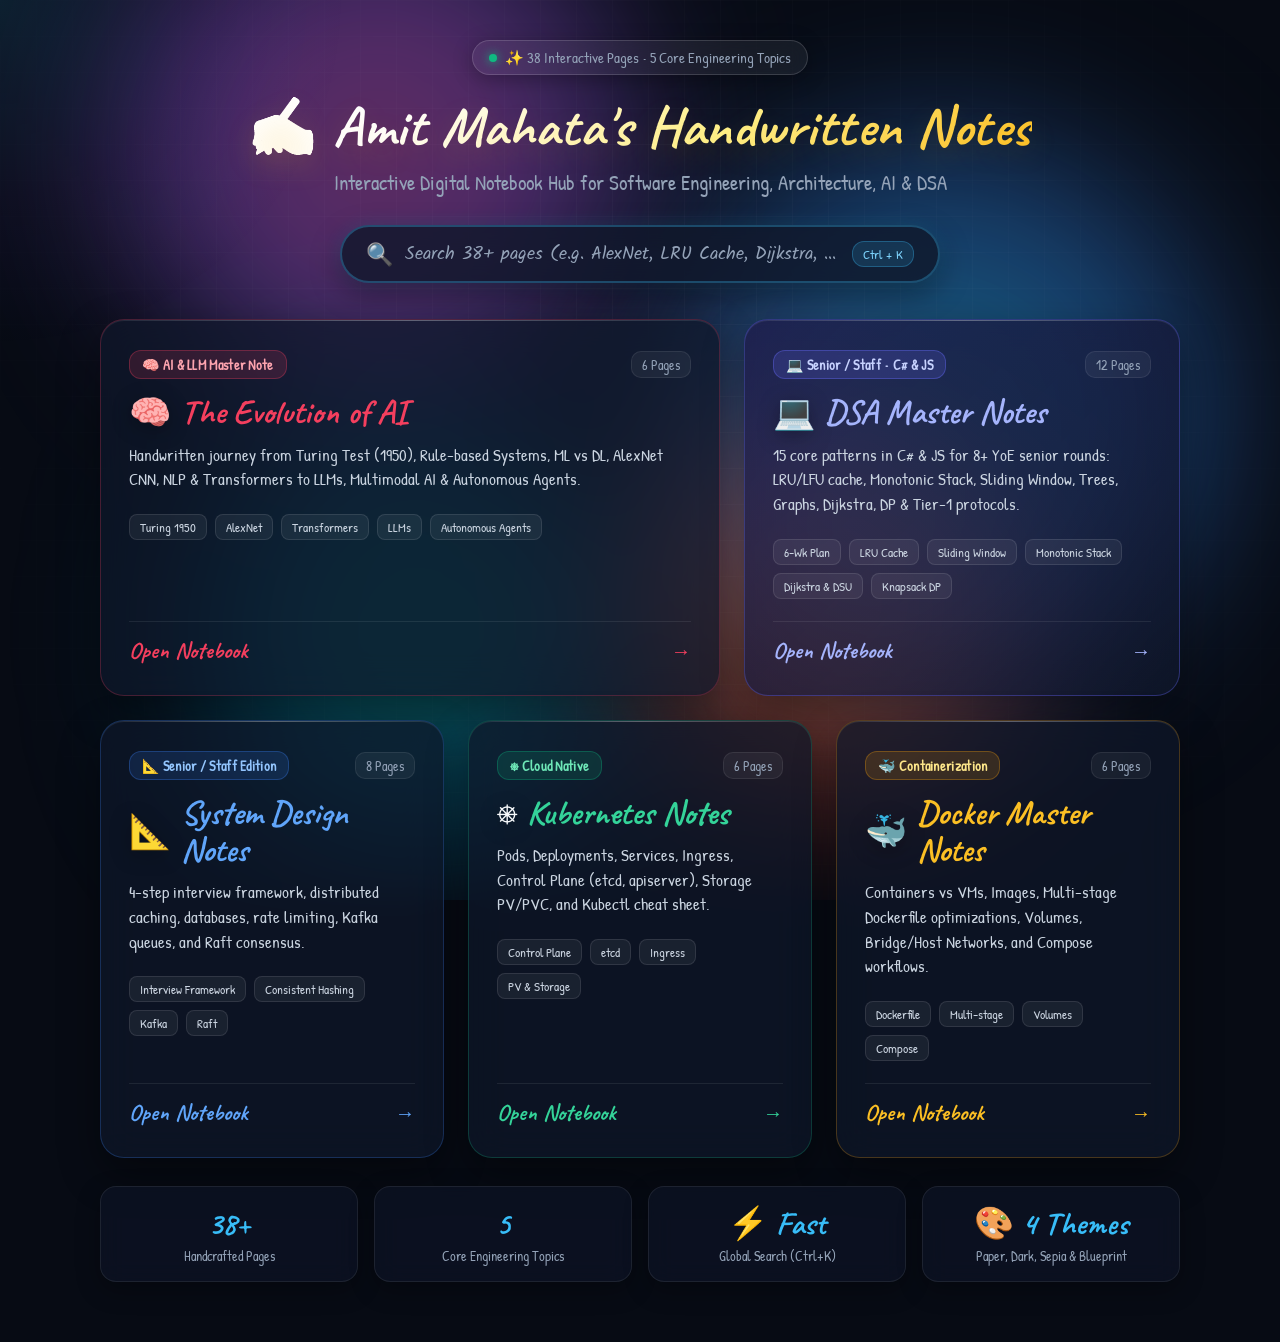
==== commit 20a43e36: "dsa note added and theme updated" ====
--- a/index.html
+++ b/index.html
@@ -353,7 +353,15 @@
       box-shadow: 0 24px 60px rgba(0, 0, 0, 0.6), inset 0 1px 0 rgba(255, 255, 255, 0.2);
     }
 
-    /* Bento Grid Column Spans */
+    :root {
+      --ai-glow: rgba(244, 63, 94, 0.25);
+      --sd-glow: rgba(59, 130, 246, 0.25);
+      --k8s-glow: rgba(16, 185, 129, 0.25);
+      --docker-glow: rgba(245, 158, 11, 0.25);
+      --dsa-glow: rgba(99, 102, 241, 0.35);
+    }
+
+    /* Asymmetric Bento Span Layout: Row 1 = AI (7) + DSA (5), Row 2 = SD (4) + K8s (4) + Docker (4) */
     .bento-ai {
       grid-column: span 7;
       border-color: rgba(244, 63, 94, 0.25);
@@ -363,8 +371,18 @@
       box-shadow: 0 24px 60px rgba(0, 0, 0, 0.6), 0 0 40px var(--ai-glow);
     }
 
+    .bento-dsa {
+      grid-column: span 5;
+      border-color: rgba(99, 102, 241, 0.35);
+      background: linear-gradient(135deg, rgba(30, 27, 75, 0.75) 0%, rgba(15, 23, 42, 0.7) 100%);
+    }
+    .bento-dsa:hover {
+      border-color: rgba(129, 140, 248, 0.8);
+      box-shadow: 0 24px 60px rgba(0, 0, 0, 0.65), 0 0 45px var(--dsa-glow);
+    }
+
     .bento-sd {
-      grid-column: span 5;
+      grid-column: span 4;
       border-color: rgba(59, 130, 246, 0.25);
     }
     .bento-sd:hover {
@@ -373,7 +391,7 @@
     }
 
     .bento-k8s {
-      grid-column: span 5;
+      grid-column: span 4;
       border-color: rgba(16, 185, 129, 0.25);
     }
     .bento-k8s:hover {
@@ -382,7 +400,7 @@
     }
 
     .bento-docker {
-      grid-column: span 7;
+      grid-column: span 4;
       border-color: rgba(245, 158, 11, 0.25);
     }
     .bento-docker:hover {
@@ -541,7 +559,7 @@
        RESPONSIVE MOBILE STYLES
        ========================================= */
     @media (max-width: 900px) {
-      .bento-ai, .bento-sd, .bento-k8s, .bento-docker {
+      .bento-dsa, .bento-ai, .bento-sd, .bento-k8s, .bento-docker {
         grid-column: span 12;
       }
       .stats-strip {
@@ -604,17 +622,17 @@
     <div class="header">
       <div class="hero-badge">
         <span class="pulse-dot"></span>
-        <span>✨ 26 Interactive Pages • Full-Text Searchable</span>
+        <span>✨ 38 Interactive Pages • 5 Core Engineering Topics</span>
       </div>
       <h1 class="title">✍️ Amit Mahata's Handwritten Notes</h1>
-      <p class="subtitle">Interactive Digital Notebook Hub for Software Engineering, Architecture &amp; AI Evolution</p>
+      <p class="subtitle">Interactive Digital Notebook Hub for Software Engineering, Architecture, AI &amp; DSA</p>
     </div>
 
     <!-- Hero Full-Text Search Bar with Glassmorphic Spatial Glow -->
     <div class="hub-search-container">
       <div class="hub-search-box" onclick="openSearchModal()">
         <span class="hub-search-icon">🔍</span>
-        <span class="hub-search-placeholder">Search 26+ pages (e.g. AlexNet, Kafka, Raft, Dockerfile, etcd)...</span>
+        <span class="hub-search-placeholder">Search 38+ pages (e.g. AlexNet, LRU Cache, Dijkstra, Kafka, Raft, Dockerfile)...</span>
         <span class="hub-search-badge"><kbd style="font-family: inherit;">Ctrl</kbd> + <kbd style="font-family: inherit;">K</kbd></span>
       </div>
     </div>
@@ -622,7 +640,7 @@
     <!-- Spatial Bento Grid -->
     <div class="bento-grid">
       
-      <!-- Bento 1: AI Notes (Featured 7 cols) -->
+      <!-- Bento 1 (Top Left, 7 cols): AI Evolution Master Note -->
       <a href="ai-notes/index.html" class="bento-card bento-ai">
         <div class="card-sheen"></div>
         <div>
@@ -653,7 +671,39 @@
         </div>
       </a>
 
-      <!-- Bento 2: System Design (5 cols) -->
+      <!-- Bento 2 (Top Right, 5 cols): DSA Master Notes -->
+      <a href="dsa-notes/index.html" class="bento-card bento-dsa">
+        <div class="card-sheen"></div>
+        <div>
+          <div class="card-top">
+            <span class="card-badge" style="background: rgba(99, 102, 241, 0.2); color: #c7d2fe; border: 1px solid rgba(99, 102, 241, 0.4);">
+              💻 Senior / Staff • C# &amp; JS
+            </span>
+            <span class="card-page-count">12 Pages</span>
+          </div>
+          <div class="card-icon-title">
+            <span class="card-icon">💻</span>
+            <h2 class="card-title" style="color: #a5b4fc;">DSA Master Notes</h2>
+          </div>
+          <p class="card-desc">
+            15 core patterns in C# &amp; JS for 8+ YoE senior rounds: LRU/LFU cache, Monotonic Stack, Sliding Window, Trees, Graphs, Dijkstra, DP &amp; Tier-1 protocols.
+          </p>
+          <div class="card-tags">
+            <span class="topic-pill">6-Wk Plan</span>
+            <span class="topic-pill">LRU Cache</span>
+            <span class="topic-pill">Sliding Window</span>
+            <span class="topic-pill">Monotonic Stack</span>
+            <span class="topic-pill">Dijkstra &amp; DSU</span>
+            <span class="topic-pill">Knapsack DP</span>
+          </div>
+        </div>
+        <div class="card-footer">
+          <span class="card-link" style="color: #a5b4fc;">Open Notebook</span>
+          <span class="card-arrow" style="color: #a5b4fc;">&rarr;</span>
+        </div>
+      </a>
+
+      <!-- Bento 3: System Design (4 cols) -->
       <a href="system-design-notes/index.html" class="bento-card bento-sd">
         <div class="card-sheen"></div>
         <div>
@@ -683,7 +733,7 @@
         </div>
       </a>
 
-      <!-- Bento 3: Kubernetes Notes (5 cols) -->
+      <!-- Bento 4: Kubernetes Notes (4 cols) -->
       <a href="kubernetes-notes/index.html" class="bento-card bento-k8s">
         <div class="card-sheen"></div>
         <div>
@@ -713,7 +763,7 @@
         </div>
       </a>
 
-      <!-- Bento 4: Docker Master Notes (7 cols) -->
+      <!-- Bento 5: Docker Master Notes (4 cols) -->
       <a href="docker-notes/index.html" class="bento-card bento-docker">
         <div class="card-sheen"></div>
         <div>
@@ -748,11 +798,11 @@
     <!-- Bottom Quick Stats Bento Strip -->
     <div class="stats-strip">
       <div class="stat-box">
-        <div class="stat-number">26+</div>
+        <div class="stat-number">38+</div>
         <div class="stat-label">Handcrafted Pages</div>
       </div>
       <div class="stat-box">
-        <div class="stat-number">4</div>
+        <div class="stat-number">5</div>
         <div class="stat-label">Core Engineering Topics</div>
       </div>
       <div class="stat-box">
@@ -760,8 +810,8 @@
         <div class="stat-label">Global Search (Ctrl+K)</div>
       </div>
       <div class="stat-box">
-        <div class="stat-number">📱 100%</div>
-        <div class="stat-label">Mobile &amp; Touch Friendly</div>
+        <div class="stat-number">🎨 4 Themes</div>
+        <div class="stat-label">Paper, Dark, Sepia &amp; Blueprint</div>
       </div>
     </div>
 
--- a/shared-search.css
+++ b/shared-search.css
@@ -714,3 +714,384 @@
   from { opacity: 0; transform: translateX(-50%) translateY(-20px); }
   to { opacity: 1; transform: translateX(-50%) translateY(0); }
 }
+
+/* =========================================
+   UNIVERSAL THEME SWITCHER & PALETTES
+   ========================================= */
+
+/* Topbar Theme Switcher Pill */
+.topbar-theme-wrapper {
+  position: relative;
+  display: inline-flex;
+}
+
+.topbar-theme-btn {
+  font-family: 'Caveat', cursive !important;
+  font-size: 17px !important;
+  font-weight: 700 !important;
+  background: rgba(255, 255, 255, 0.08) !important;
+  border: 1px solid rgba(255, 255, 255, 0.15) !important;
+  border-radius: 9999px !important;
+  padding: 5px 13px !important;
+  color: #f8fafc !important;
+  cursor: pointer !important;
+  transition: all 0.2s cubic-bezier(0.16, 1, 0.3, 1) !important;
+  display: inline-flex !important;
+  align-items: center !important;
+  gap: 6px !important;
+}
+
+.topbar-theme-btn:hover {
+  background: rgba(168, 85, 247, 0.22) !important;
+  border-color: rgba(168, 85, 247, 0.5) !important;
+  color: #d8b4fe !important;
+  transform: translateY(-1px) scale(1.02) !important;
+  box-shadow: 0 0 16px rgba(168, 85, 247, 0.35) !important;
+}
+
+.theme-active-dot {
+  width: 10px;
+  height: 10px;
+  border-radius: 50%;
+  display: inline-block;
+  box-shadow: 0 0 8px currentColor;
+}
+
+/* Theme Dropdown Popover */
+.theme-popover-menu {
+  position: absolute;
+  top: calc(100% + 8px);
+  right: 0;
+  background: linear-gradient(180deg, #0f172a 0%, #090d16 100%);
+  border: 1px solid rgba(255, 255, 255, 0.15);
+  border-radius: 16px;
+  padding: 8px;
+  min-width: 220px;
+  box-shadow: 0 20px 45px rgba(0, 0, 0, 0.65), 0 0 25px rgba(168, 85, 247, 0.2);
+  z-index: 1000;
+  display: none;
+  flex-direction: column;
+  gap: 4px;
+  backdrop-filter: blur(20px);
+  -webkit-backdrop-filter: blur(20px);
+  animation: popoverFadeIn 0.2s cubic-bezier(0.16, 1, 0.3, 1);
+}
+
+.theme-popover-menu.open {
+  display: flex;
+}
+
+@keyframes popoverFadeIn {
+  from { opacity: 0; transform: translateY(-8px) scale(0.95); }
+  to { opacity: 1; transform: translateY(0) scale(1); }
+}
+
+.theme-popover-title {
+  font-family: 'Patrick Hand', cursive;
+  font-size: 11px;
+  text-transform: uppercase;
+  letter-spacing: 0.8px;
+  color: #94a3b8;
+  padding: 4px 10px 6px;
+  border-bottom: 1px solid rgba(255, 255, 255, 0.08);
+  margin-bottom: 2px;
+}
+
+.theme-option-item {
+  display: flex;
+  align-items: center;
+  justify-content: space-between;
+  padding: 8px 12px;
+  border-radius: 10px;
+  cursor: pointer;
+  transition: all 0.2s ease;
+  font-family: 'Patrick Hand', cursive;
+  font-size: 15px;
+  color: #cbd5e1;
+  border: 1px solid transparent;
+}
+
+.theme-option-item:hover {
+  background: rgba(255, 255, 255, 0.08);
+  color: #f8fafc;
+}
+
+.theme-option-item.active {
+  background: rgba(168, 85, 247, 0.2);
+  border-color: rgba(168, 85, 247, 0.4);
+  color: #ffffff;
+  font-weight: bold;
+}
+
+.theme-option-left {
+  display: flex;
+  align-items: center;
+  gap: 10px;
+}
+
+.theme-swatch-circle {
+  width: 18px;
+  height: 18px;
+  border-radius: 50%;
+  border: 2px solid rgba(255, 255, 255, 0.3);
+  flex-shrink: 0;
+  box-shadow: 0 2px 6px rgba(0, 0, 0, 0.4);
+}
+
+.theme-check-icon {
+  font-size: 14px;
+  color: #a855f7;
+  display: none;
+}
+
+.theme-option-item.active .theme-check-icon {
+  display: block;
+}
+
+/* Topic Drawer Theme Selector Grid */
+.drawer-theme-section {
+  padding: 12px 16px;
+  border-bottom: 1px solid rgba(255, 255, 255, 0.08);
+}
+
+.drawer-theme-grid {
+  display: grid;
+  grid-template-columns: 1fr 1fr;
+  gap: 8px;
+  margin-top: 8px;
+}
+
+.drawer-theme-card {
+  display: flex;
+  align-items: center;
+  gap: 8px;
+  padding: 8px 10px;
+  border-radius: 10px;
+  background: rgba(255, 255, 255, 0.05);
+  border: 1px solid rgba(255, 255, 255, 0.1);
+  cursor: pointer;
+  transition: all 0.2s ease;
+  font-family: 'Patrick Hand', cursive;
+  font-size: 13px;
+  color: #cbd5e1;
+}
+
+.drawer-theme-card:hover {
+  background: rgba(255, 255, 255, 0.1);
+  border-color: rgba(255, 255, 255, 0.2);
+  color: #fff;
+}
+
+.drawer-theme-card.active {
+  background: rgba(168, 85, 247, 0.25);
+  border-color: rgba(168, 85, 247, 0.6);
+  color: #fff;
+  font-weight: bold;
+}
+
+/* =========================================
+   THEME PALETTE OVERRIDES:
+   1. [data-theme="warm-paper"] (Classic Default)
+   2. [data-theme="dark"] (Dark Obsidian / Chalkboard)
+   3. [data-theme="sepia"] (Vintage Sepia Parchment)
+   4. [data-theme="blueprint"] (Tech Blueprint Grid)
+   ========================================= */
+
+/* --- 1. CLASSIC WARM PAPER --- */
+html[data-theme="warm-paper"], body[data-theme="warm-paper"] {
+  --paper-bg: #fdfbf7;
+  --paper-lines: rgba(180, 160, 130, 0.28);
+  --paper-margin-line: rgba(220, 38, 38, 0.25);
+  --ink-dark: #1e293b;
+  --ink-medium: #334155;
+  --hole-bg: #1e293b;
+  --spiral-metal: #78716c;
+  --spiral-ring: #d6d3d1;
+}
+
+/* --- 2. DARK OBSIDIAN / CHALKBOARD --- */
+html[data-theme="dark"], body[data-theme="dark"] {
+  --paper-bg: #0f172a;
+  --paper-lines: rgba(255, 255, 255, 0.08);
+  --paper-margin-line: rgba(244, 63, 94, 0.35);
+  --hole-bg: #020617;
+  --spiral-metal: #475569;
+  --spiral-ring: #64748b;
+  --ink-dark: #f8fafc;
+  --ink-medium: #cbd5e1;
+  --ink-blue: #38bdf8;
+  --ink-red: #f43f5e;
+  --ink-green: #34d399;
+  --ink-yellow: #fbbf24;
+  --ink-purple: #c084fc;
+  --blue: #38bdf8;
+  --red: #f43f5e;
+  --green: #34d399;
+  --yellow: #fbbf24;
+  --purple: #c084fc;
+  --bg-blue: rgba(56, 189, 248, 0.15);
+  --bg-red: rgba(244, 63, 94, 0.15);
+  --bg-green: rgba(52, 211, 153, 0.15);
+  --bg-yellow: rgba(251, 191, 36, 0.15);
+  --bg-purple: rgba(192, 132, 252, 0.15);
+}
+
+html[data-theme="dark"] .notebook-page,
+body[data-theme="dark"] .notebook-page {
+  background-color: #0f172a !important;
+  color: #f8fafc !important;
+  border: 1px solid rgba(255, 255, 255, 0.1);
+  box-shadow: 0 20px 50px rgba(0, 0, 0, 0.7), 0 0 30px rgba(56, 189, 248, 0.1) !important;
+}
+
+html[data-theme="dark"] .notebook-inner,
+body[data-theme="dark"] .notebook-inner {
+  background-image: 
+    linear-gradient(90deg, transparent 56px, rgba(244, 63, 94, 0.35) 56px, rgba(244, 63, 94, 0.35) 58px, transparent 58px),
+    linear-gradient(rgba(255, 255, 255, 0.08) 1px, transparent 1px) !important;
+}
+
+/* Dark mode card, diagram & table cell translucency */
+html[data-theme="dark"] .feature-card,
+html[data-theme="dark"] .remember-box,
+html[data-theme="dark"] .tip-box,
+html[data-theme="dark"] .diagram-box,
+html[data-theme="dark"] .section-block,
+html[data-theme="dark"] .compare-table,
+html[data-theme="dark"] .timeline-card,
+html[data-theme="dark"] .definition-card,
+html[data-theme="dark"] .step-card,
+html[data-theme="dark"] .rule-card,
+html[data-theme="dark"] .flow-node,
+html[data-theme="dark"] .arch-node,
+html[data-theme="dark"] .summary-card {
+  background-color: rgba(30, 41, 59, 0.85) !important;
+  border-color: rgba(255, 255, 255, 0.15) !important;
+  color: #f8fafc !important;
+}
+
+html[data-theme="dark"] .compare-cell,
+html[data-theme="dark"] .compare-row,
+html[data-theme="dark"] th,
+html[data-theme="dark"] td {
+  border-color: rgba(255, 255, 255, 0.1) !important;
+  color: #f8fafc !important;
+}
+
+html[data-theme="dark"] p,
+html[data-theme="dark"] li,
+html[data-theme="dark"] .handwritten-dark-text,
+html[data-theme="dark"] .col-left,
+html[data-theme="dark"] .col-right {
+  color: #f1f5f9 !important;
+}
+
+html[data-theme="dark"] .page-footer {
+  color: #64748b !important;
+}
+
+/* --- 3. VINTAGE SEPIA PARCHMENT --- */
+html[data-theme="sepia"], body[data-theme="sepia"] {
+  --paper-bg: #f4ebd0;
+  --paper-lines: rgba(160, 130, 90, 0.25);
+  --paper-margin-line: rgba(180, 80, 50, 0.3);
+  --hole-bg: #1c140c;
+  --spiral-metal: #8c7355;
+  --spiral-ring: #b8a287;
+  --ink-dark: #2c1d11;
+  --ink-medium: #4a3728;
+  --ink-blue: #1c528a;
+  --ink-red: #a82020;
+  --ink-green: #2d663b;
+  --ink-yellow: #a86208;
+  --ink-purple: #5c357a;
+  --blue: #1c528a;
+  --red: #a82020;
+  --green: #2d663b;
+  --yellow: #a86208;
+  --purple: #5c357a;
+}
+
+html[data-theme="sepia"] .notebook-page,
+body[data-theme="sepia"] .notebook-page {
+  background-color: #f4ebd0 !important;
+  color: #2c1d11 !important;
+  box-shadow: 0 20px 50px rgba(44, 29, 17, 0.45) !important;
+}
+
+html[data-theme="sepia"] .notebook-inner,
+body[data-theme="sepia"] .notebook-inner {
+  background-image: 
+    linear-gradient(90deg, transparent 56px, rgba(180, 80, 50, 0.3) 56px, rgba(180, 80, 50, 0.3) 58px, transparent 58px),
+    linear-gradient(rgba(160, 130, 90, 0.25) 1px, transparent 1px) !important;
+}
+
+html[data-theme="sepia"] .feature-card,
+html[data-theme="sepia"] .remember-box,
+html[data-theme="sepia"] .tip-box,
+html[data-theme="sepia"] .diagram-box,
+html[data-theme="sepia"] .compare-table {
+  background-color: rgba(255, 250, 235, 0.85) !important;
+  border-color: rgba(160, 130, 90, 0.3) !important;
+  color: #2c1d11 !important;
+}
+
+/* --- 4. TECH BLUEPRINT GRID --- */
+html[data-theme="blueprint"], body[data-theme="blueprint"] {
+  --paper-bg: #09223e;
+  --paper-lines: rgba(56, 189, 248, 0.16);
+  --paper-margin-line: rgba(56, 189, 248, 0.45);
+  --hole-bg: #030b14;
+  --spiral-metal: #1e3a5f;
+  --spiral-ring: #38bdf8;
+  --ink-dark: #f0f9ff;
+  --ink-medium: #bae6fd;
+  --ink-blue: #38bdf8;
+  --ink-red: #fb7185;
+  --ink-green: #4ade80;
+  --ink-yellow: #fde047;
+  --ink-purple: #a78bfa;
+  --blue: #38bdf8;
+  --red: #fb7185;
+  --green: #4ade80;
+  --yellow: #fde047;
+  --purple: #a78bfa;
+  --bg-blue: rgba(56, 189, 248, 0.18);
+  --bg-red: rgba(251, 113, 133, 0.18);
+  --bg-green: rgba(74, 222, 128, 0.18);
+  --bg-yellow: rgba(253, 224, 71, 0.18);
+  --bg-purple: rgba(167, 139, 250, 0.18);
+}
+
+html[data-theme="blueprint"] .notebook-page,
+body[data-theme="blueprint"] .notebook-page {
+  background-color: #09223e !important;
+  color: #f0f9ff !important;
+  border: 1px solid rgba(56, 189, 248, 0.3);
+  box-shadow: 0 20px 50px rgba(0, 0, 0, 0.8), 0 0 35px rgba(56, 189, 248, 0.2) !important;
+}
+
+html[data-theme="blueprint"] .notebook-inner,
+body[data-theme="blueprint"] .notebook-inner {
+  background-image: 
+    linear-gradient(90deg, transparent 56px, rgba(56, 189, 248, 0.45) 56px, rgba(56, 189, 248, 0.45) 58px, transparent 58px),
+    linear-gradient(rgba(56, 189, 248, 0.16) 1px, transparent 1px) !important;
+}
+
+html[data-theme="blueprint"] .feature-card,
+html[data-theme="blueprint"] .remember-box,
+html[data-theme="blueprint"] .tip-box,
+html[data-theme="blueprint"] .diagram-box,
+html[data-theme="blueprint"] .compare-table {
+  background-color: rgba(15, 35, 60, 0.9) !important;
+  border-color: rgba(56, 189, 248, 0.3) !important;
+  color: #f0f9ff !important;
+}
+
+html[data-theme="blueprint"] p,
+html[data-theme="blueprint"] li,
+html[data-theme="blueprint"] .handwritten-dark-text,
+html[data-theme="blueprint"] .col-left,
+html[data-theme="blueprint"] .col-right {
+  color: #e0f2fe !important;
+}
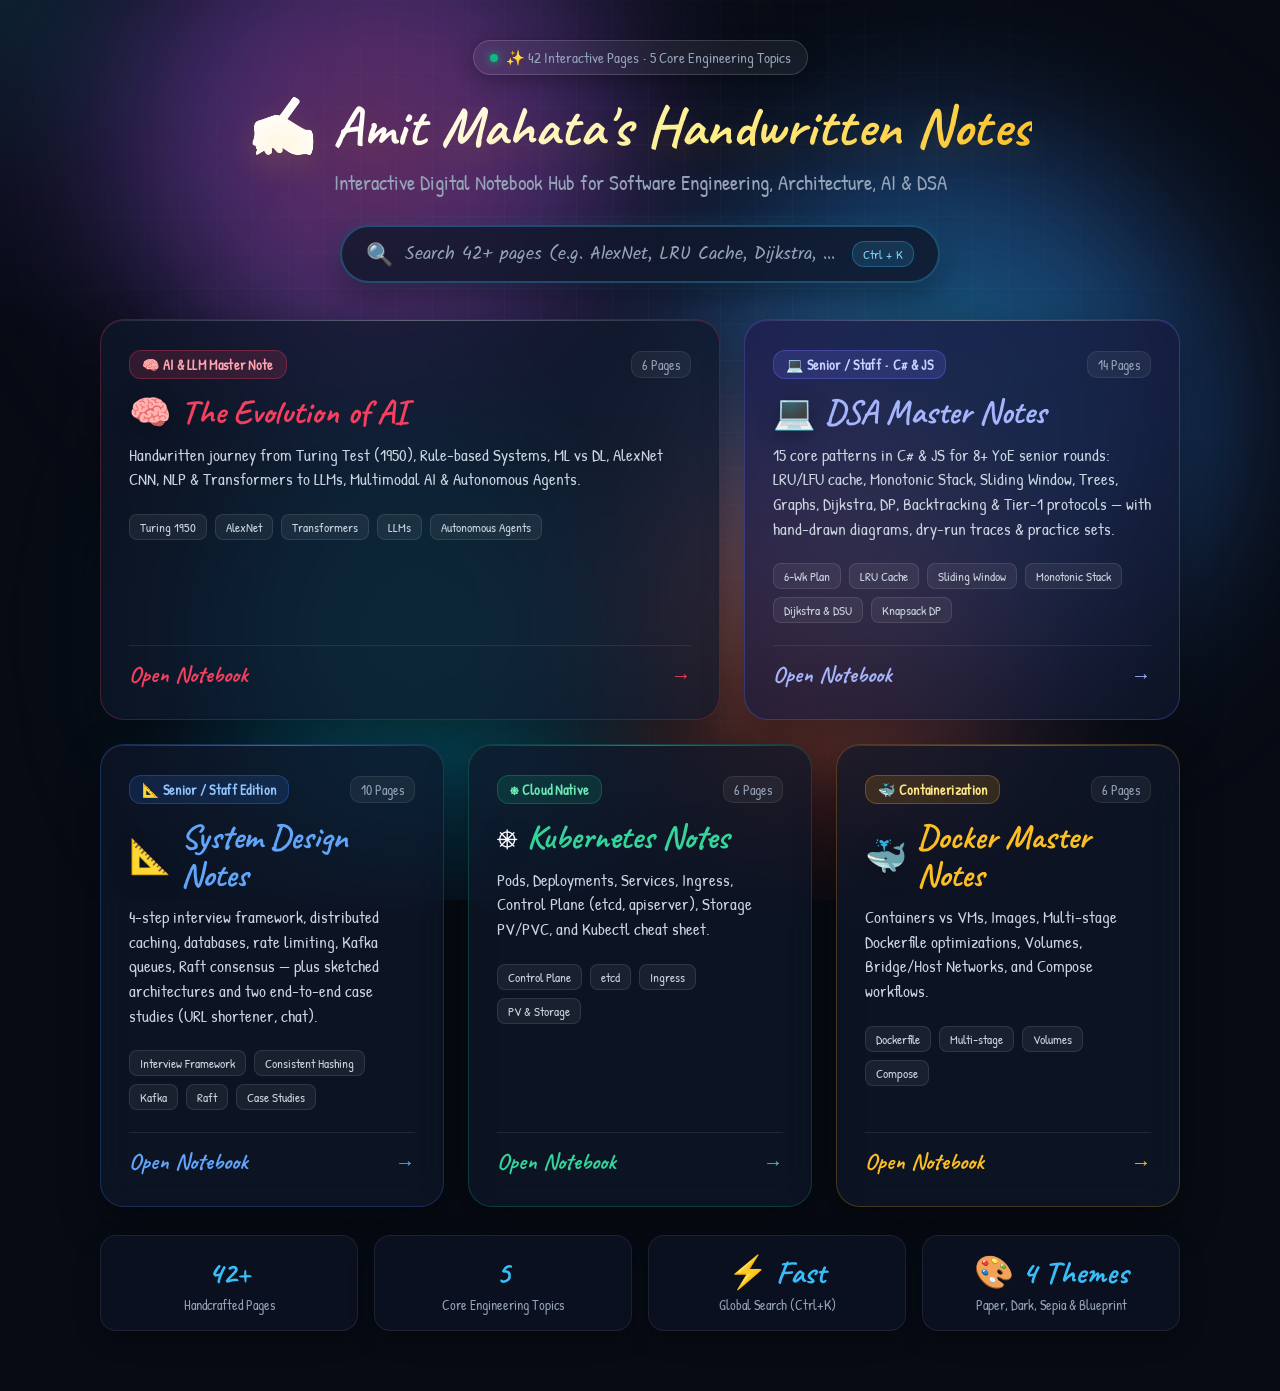
==== commit e414b991: "Expand DSA & System Design notes with hand-drawn sketches and case studies - Add shared sketch kit (" ====
--- a/index.html
+++ b/index.html
@@ -622,7 +622,7 @@
     <div class="header">
       <div class="hero-badge">
         <span class="pulse-dot"></span>
-        <span>✨ 38 Interactive Pages • 5 Core Engineering Topics</span>
+        <span>✨ 42 Interactive Pages • 5 Core Engineering Topics</span>
       </div>
       <h1 class="title">✍️ Amit Mahata's Handwritten Notes</h1>
       <p class="subtitle">Interactive Digital Notebook Hub for Software Engineering, Architecture, AI &amp; DSA</p>
@@ -632,7 +632,7 @@
     <div class="hub-search-container">
       <div class="hub-search-box" onclick="openSearchModal()">
         <span class="hub-search-icon">🔍</span>
-        <span class="hub-search-placeholder">Search 38+ pages (e.g. AlexNet, LRU Cache, Dijkstra, Kafka, Raft, Dockerfile)...</span>
+        <span class="hub-search-placeholder">Search 42+ pages (e.g. AlexNet, LRU Cache, Dijkstra, Kafka, Raft, Dockerfile)...</span>
         <span class="hub-search-badge"><kbd style="font-family: inherit;">Ctrl</kbd> + <kbd style="font-family: inherit;">K</kbd></span>
       </div>
     </div>
@@ -679,14 +679,14 @@
             <span class="card-badge" style="background: rgba(99, 102, 241, 0.2); color: #c7d2fe; border: 1px solid rgba(99, 102, 241, 0.4);">
               💻 Senior / Staff • C# &amp; JS
             </span>
-            <span class="card-page-count">12 Pages</span>
+            <span class="card-page-count">14 Pages</span>
           </div>
           <div class="card-icon-title">
             <span class="card-icon">💻</span>
             <h2 class="card-title" style="color: #a5b4fc;">DSA Master Notes</h2>
           </div>
           <p class="card-desc">
-            15 core patterns in C# &amp; JS for 8+ YoE senior rounds: LRU/LFU cache, Monotonic Stack, Sliding Window, Trees, Graphs, Dijkstra, DP &amp; Tier-1 protocols.
+            15 core patterns in C# &amp; JS for 8+ YoE senior rounds: LRU/LFU cache, Monotonic Stack, Sliding Window, Trees, Graphs, Dijkstra, DP, Backtracking &amp; Tier-1 protocols — with hand-drawn diagrams, dry-run traces &amp; practice sets.
           </p>
           <div class="card-tags">
             <span class="topic-pill">6-Wk Plan</span>
@@ -711,20 +711,21 @@
             <span class="card-badge" style="background: rgba(59, 130, 246, 0.15); color: #93c5fd; border: 1px solid rgba(59, 130, 246, 0.3);">
               📐 Senior / Staff Edition
             </span>
-            <span class="card-page-count">8 Pages</span>
+            <span class="card-page-count">10 Pages</span>
           </div>
           <div class="card-icon-title">
             <span class="card-icon">📐</span>
             <h2 class="card-title" style="color: #60a5fa;">System Design Notes</h2>
           </div>
           <p class="card-desc">
-            4-step interview framework, distributed caching, databases, rate limiting, Kafka queues, and Raft consensus.
+            4-step interview framework, distributed caching, databases, rate limiting, Kafka queues, Raft consensus — plus sketched architectures and two end-to-end case studies (URL shortener, chat).
           </p>
           <div class="card-tags">
             <span class="topic-pill">Interview Framework</span>
             <span class="topic-pill">Consistent Hashing</span>
             <span class="topic-pill">Kafka</span>
             <span class="topic-pill">Raft</span>
+            <span class="topic-pill">Case Studies</span>
           </div>
         </div>
         <div class="card-footer">
@@ -798,7 +799,7 @@
     <!-- Bottom Quick Stats Bento Strip -->
     <div class="stats-strip">
       <div class="stat-box">
-        <div class="stat-number">38+</div>
+        <div class="stat-number">42+</div>
         <div class="stat-label">Handcrafted Pages</div>
       </div>
       <div class="stat-box">
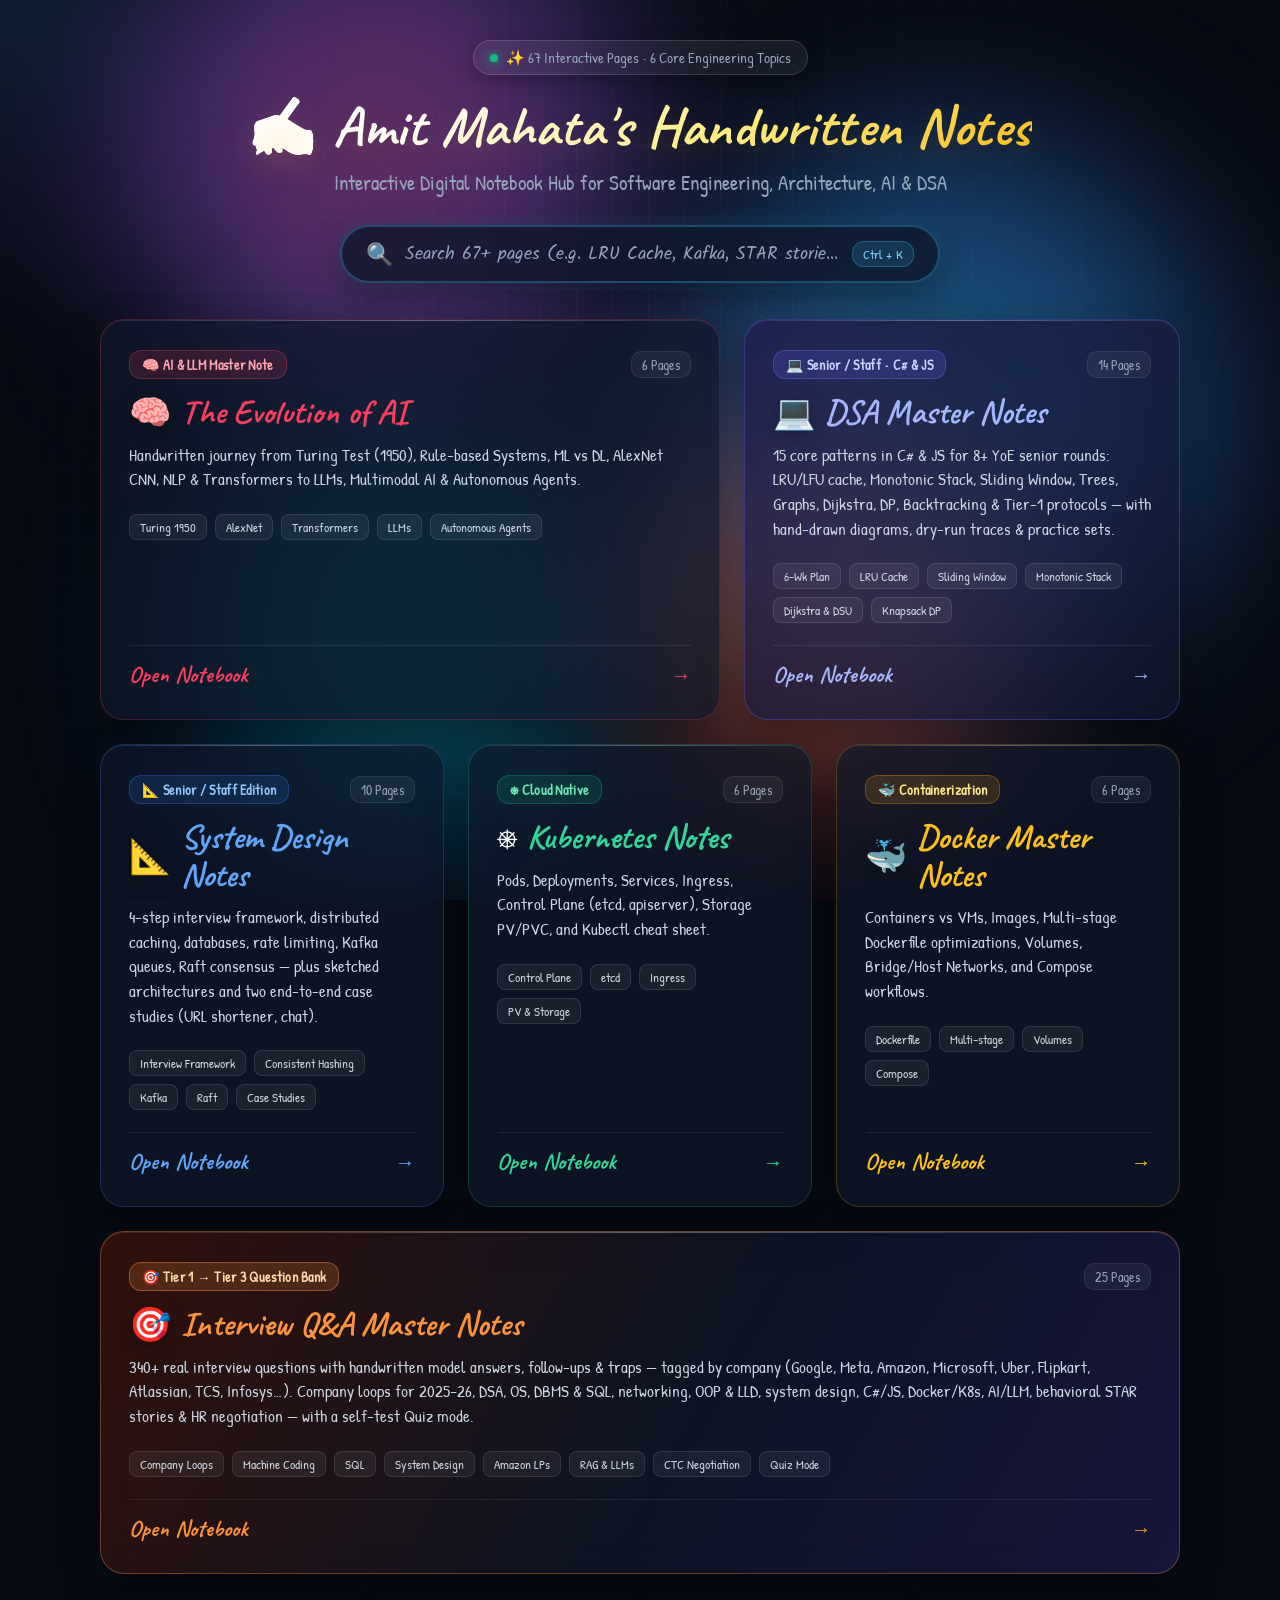
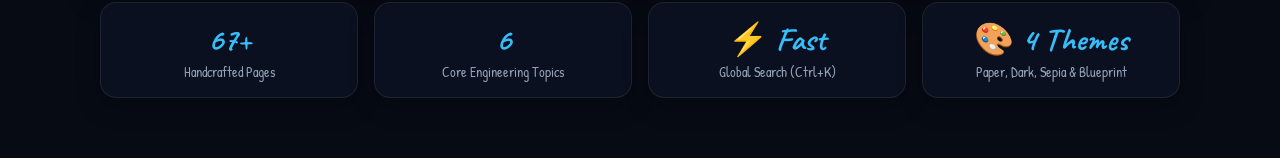
==== commit fdb750c3: "Add Interview Q&A notebook (Tier 1-3) and fix mobile topbar / dark tables New interview-notes/ noteb" ====
--- a/index.html
+++ b/index.html
@@ -359,9 +359,10 @@
       --k8s-glow: rgba(16, 185, 129, 0.25);
       --docker-glow: rgba(245, 158, 11, 0.25);
       --dsa-glow: rgba(99, 102, 241, 0.35);
-    }
-
-    /* Asymmetric Bento Span Layout: Row 1 = AI (7) + DSA (5), Row 2 = SD (4) + K8s (4) + Docker (4) */
+      --iv-glow: rgba(251, 146, 60, 0.35);
+    }
+
+    /* Asymmetric Bento Span Layout: Row 1 = AI (7) + DSA (5), Row 2 = SD (4) + K8s (4) + Docker (4), Row 3 = Interview Q&A (12) */
     .bento-ai {
       grid-column: span 7;
       border-color: rgba(244, 63, 94, 0.25);
@@ -379,6 +380,16 @@
     .bento-dsa:hover {
       border-color: rgba(129, 140, 248, 0.8);
       box-shadow: 0 24px 60px rgba(0, 0, 0, 0.65), 0 0 45px var(--dsa-glow);
+    }
+
+    .bento-interview {
+      grid-column: span 12;
+      border-color: rgba(251, 146, 60, 0.35);
+      background: linear-gradient(120deg, rgba(67, 20, 7, 0.7) 0%, rgba(15, 23, 42, 0.72) 55%, rgba(30, 27, 75, 0.7) 100%);
+    }
+    .bento-interview:hover {
+      border-color: rgba(251, 146, 60, 0.8);
+      box-shadow: 0 24px 60px rgba(0, 0, 0, 0.65), 0 0 45px var(--iv-glow);
     }
 
     .bento-sd {
@@ -559,7 +570,7 @@
        RESPONSIVE MOBILE STYLES
        ========================================= */
     @media (max-width: 900px) {
-      .bento-dsa, .bento-ai, .bento-sd, .bento-k8s, .bento-docker {
+      .bento-dsa, .bento-ai, .bento-sd, .bento-k8s, .bento-docker, .bento-interview {
         grid-column: span 12;
       }
       .stats-strip {
@@ -622,7 +633,7 @@
     <div class="header">
       <div class="hero-badge">
         <span class="pulse-dot"></span>
-        <span>✨ 42 Interactive Pages • 5 Core Engineering Topics</span>
+        <span>✨ 67 Interactive Pages • 6 Core Engineering Topics</span>
       </div>
       <h1 class="title">✍️ Amit Mahata's Handwritten Notes</h1>
       <p class="subtitle">Interactive Digital Notebook Hub for Software Engineering, Architecture, AI &amp; DSA</p>
@@ -632,7 +643,7 @@
     <div class="hub-search-container">
       <div class="hub-search-box" onclick="openSearchModal()">
         <span class="hub-search-icon">🔍</span>
-        <span class="hub-search-placeholder">Search 42+ pages (e.g. AlexNet, LRU Cache, Dijkstra, Kafka, Raft, Dockerfile)...</span>
+        <span class="hub-search-placeholder">Search 67+ pages (e.g. LRU Cache, Kafka, STAR stories, Nth highest salary)...</span>
         <span class="hub-search-badge"><kbd style="font-family: inherit;">Ctrl</kbd> + <kbd style="font-family: inherit;">K</kbd></span>
       </div>
     </div>
@@ -794,16 +805,50 @@
         </div>
       </a>
 
+      <!-- Bento 6: Interview Q&A (full width) -->
+      <a href="interview-notes/index.html" class="bento-card bento-interview">
+        <div class="card-sheen"></div>
+        <div>
+          <div class="card-top">
+            <span class="card-badge" style="background: rgba(251, 146, 60, 0.18); color: #fed7aa; border: 1px solid rgba(251, 146, 60, 0.4);">
+              🎯 Tier 1 → Tier 3 Question Bank
+            </span>
+            <span class="card-page-count">25 Pages</span>
+          </div>
+          <div class="card-icon-title">
+            <span class="card-icon">🎯</span>
+            <h2 class="card-title" style="color: #fb923c;">Interview Q&amp;A Master Notes</h2>
+          </div>
+          <p class="card-desc">
+            340+ real interview questions with handwritten model answers, follow-ups &amp; traps — tagged by company (Google, Meta, Amazon, Microsoft, Uber, Flipkart, Atlassian, TCS, Infosys…). Company loops for 2025–26, DSA, OS, DBMS &amp; SQL, networking, OOP &amp; LLD, system design, C#/JS, Docker/K8s, AI/LLM, behavioral STAR stories &amp; HR negotiation — with a self-test Quiz mode.
+          </p>
+          <div class="card-tags">
+            <span class="topic-pill">Company Loops</span>
+            <span class="topic-pill">Machine Coding</span>
+            <span class="topic-pill">SQL</span>
+            <span class="topic-pill">System Design</span>
+            <span class="topic-pill">Amazon LPs</span>
+            <span class="topic-pill">RAG &amp; LLMs</span>
+            <span class="topic-pill">CTC Negotiation</span>
+            <span class="topic-pill">Quiz Mode</span>
+          </div>
+        </div>
+        <div class="card-footer">
+          <span class="card-link" style="color: #fb923c;">Open Notebook</span>
+          <span class="card-arrow" style="color: #fb923c;">&rarr;</span>
+        </div>
+      </a>
+
     </div>
 
     <!-- Bottom Quick Stats Bento Strip -->
     <div class="stats-strip">
       <div class="stat-box">
-        <div class="stat-number">42+</div>
+        <div class="stat-number">67+</div>
         <div class="stat-label">Handcrafted Pages</div>
       </div>
       <div class="stat-box">
-        <div class="stat-number">5</div>
+        <div class="stat-number">6</div>
         <div class="stat-label">Core Engineering Topics</div>
       </div>
       <div class="stat-box">
--- a/shared-search.css
+++ b/shared-search.css
@@ -663,9 +663,29 @@
   box-shadow: 0 4px 18px rgba(245, 158, 11, 0.35) !important;
 }
 
+/* Topbar labels never wrap onto two lines */
+.topbar .nav-btn,
+.topbar-search-btn,
+.drawer-toggle-btn,
+.home-link-btn,
+.topbar-title {
+  white-space: nowrap !important;
+}
+
 /* Mobile responsive topbar adjustments */
+@media (max-width: 1200px) {
+  .topbar-title {
+    display: none !important;  /* the logo emoji and page heading still name the notebook */
+  }
+}
+
 @media (max-width: 900px) {
   .author-pill {
+    display: none !important;
+  }
+
+  .topbar-right .btn-label,
+  .theme-caret {
     display: none !important;
   }
 }
@@ -688,6 +708,73 @@
   .topbar-center .nav-btn {
     padding: 3px 8px !important;
     font-size: 16px !important;
+  }
+}
+
+/* Phones: icon-only buttons on row 1, the pager on its own row 2 (the layout
+   the AI/K8s/Docker/System Design notebooks already use), so nothing is wider
+   than the screen. Labels live in .btn-label spans; buttons keep aria-labels. */
+@media (max-width: 680px) {
+  header.topbar {
+    flex-wrap: wrap !important;
+    padding: 8px 10px !important;
+    gap: 6px 8px !important;
+  }
+
+  .topbar-left {
+    flex: 1 1 auto !important;
+    gap: 6px !important;
+  }
+
+  .topbar-right {
+    flex: 0 0 auto !important;
+    gap: 6px !important;
+  }
+
+  .topbar-center {
+    order: 3;
+    flex: 1 0 100% !important;
+    justify-content: center !important;
+  }
+
+  .app {
+    max-width: 100vw !important;  /* a long word on a page must not widen the whole app */
+  }
+
+  .dot-nav {
+    flex-wrap: wrap !important;
+    justify-content: center !important;
+    max-width: calc(100vw - 24px) !important;
+    row-gap: 8px !important;
+  }
+
+  .btn-label,
+  .theme-caret,
+  .topbar-left .brand-icon,
+  .topbar-left .docker-logo,
+  .topbar-left .k8s-logo {
+    display: none !important;
+  }
+
+  .drawer-toggle-btn,
+  .home-link-btn,
+  .topbar-search-btn,
+  .topbar-theme-btn,
+  .topbar-right .nav-btn {
+    padding: 4px 9px !important;
+    white-space: nowrap !important;
+  }
+
+  .topbar-center .nav-btn {
+    padding: 3px 12px !important;
+  }
+
+  .topbar-center .btn-label {
+    display: inline !important;  /* the pager has its own row, so keep the words */
+  }
+
+  .topbar-center .page-indicator {
+    padding: 0 5px !important;
   }
 }
 
@@ -970,6 +1057,15 @@
   color: #f8fafc !important;
 }
 
+/* Table headers use light fills in the paper theme; give them a dark fill + light ink here */
+html[data-theme="dark"] .compare-table th,
+html[data-theme="blueprint"] .compare-table th,
+html[data-theme="dark"] .handwritten-table th,
+html[data-theme="blueprint"] .handwritten-table th {
+  background: rgba(99, 102, 241, 0.28) !important;
+  color: #e0e7ff !important;
+}
+
 html[data-theme="dark"] .compare-cell,
 html[data-theme="dark"] .compare-row,
 html[data-theme="dark"] th,
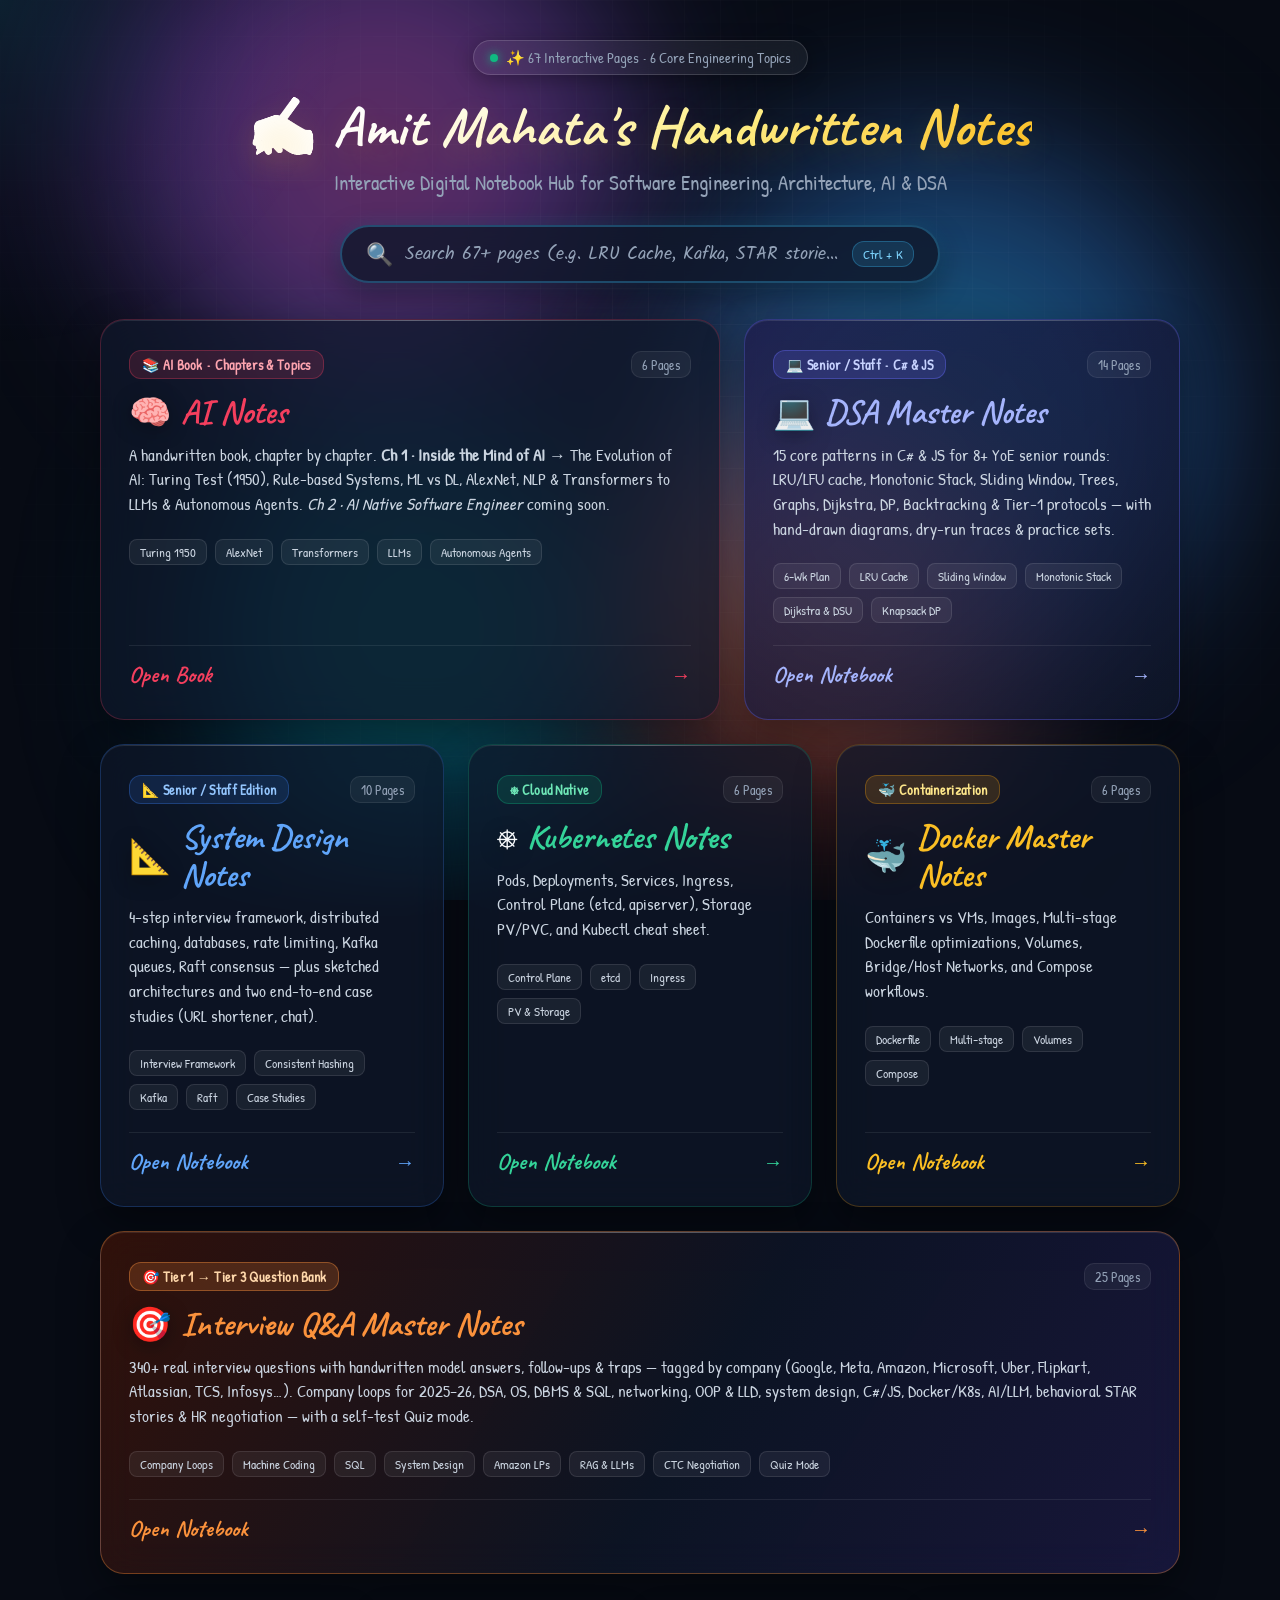
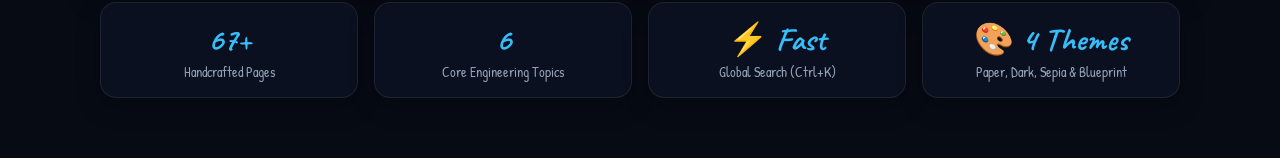
==== commit 45194da2: "Restructure AI notes as a book with chapters and topics AI notes are now organised as Book > Chapter" ====
--- a/index.html
+++ b/index.html
@@ -651,22 +651,22 @@
     <!-- Spatial Bento Grid -->
     <div class="bento-grid">
       
-      <!-- Bento 1 (Top Left, 7 cols): AI Evolution Master Note -->
+      <!-- Bento 1 (Top Left, 7 cols): AI Notes Book -->
       <a href="ai-notes/index.html" class="bento-card bento-ai">
         <div class="card-sheen"></div>
         <div>
           <div class="card-top">
             <span class="card-badge" style="background: rgba(244, 63, 94, 0.15); color: #fda4af; border: 1px solid rgba(244, 63, 94, 0.3);">
-              🧠 AI &amp; LLM Master Note
+              📚 AI Book • Chapters &amp; Topics
             </span>
             <span class="card-page-count">6 Pages</span>
           </div>
           <div class="card-icon-title">
             <span class="card-icon">🧠</span>
-            <h2 class="card-title" style="color: #f43f5e;">The Evolution of AI</h2>
+            <h2 class="card-title" style="color: #f43f5e;">AI Notes</h2>
           </div>
           <p class="card-desc">
-            Handwritten journey from Turing Test (1950), Rule-based Systems, ML vs DL, AlexNet CNN, NLP &amp; Transformers to LLMs, Multimodal AI &amp; Autonomous Agents.
+            A handwritten book, chapter by chapter. <strong>Ch 1 · Inside the Mind of AI</strong> &rarr; The Evolution of AI: Turing Test (1950), Rule-based Systems, ML vs DL, AlexNet, NLP &amp; Transformers to LLMs &amp; Autonomous Agents. <em>Ch 2 · AI Native Software Engineer</em> coming soon.
           </p>
           <div class="card-tags">
             <span class="topic-pill">Turing 1950</span>
@@ -677,7 +677,7 @@
           </div>
         </div>
         <div class="card-footer">
-          <span class="card-link" style="color: #f43f5e;">Open Notebook</span>
+          <span class="card-link" style="color: #f43f5e;">Open Book</span>
           <span class="card-arrow" style="color: #f43f5e;">&rarr;</span>
         </div>
       </a>
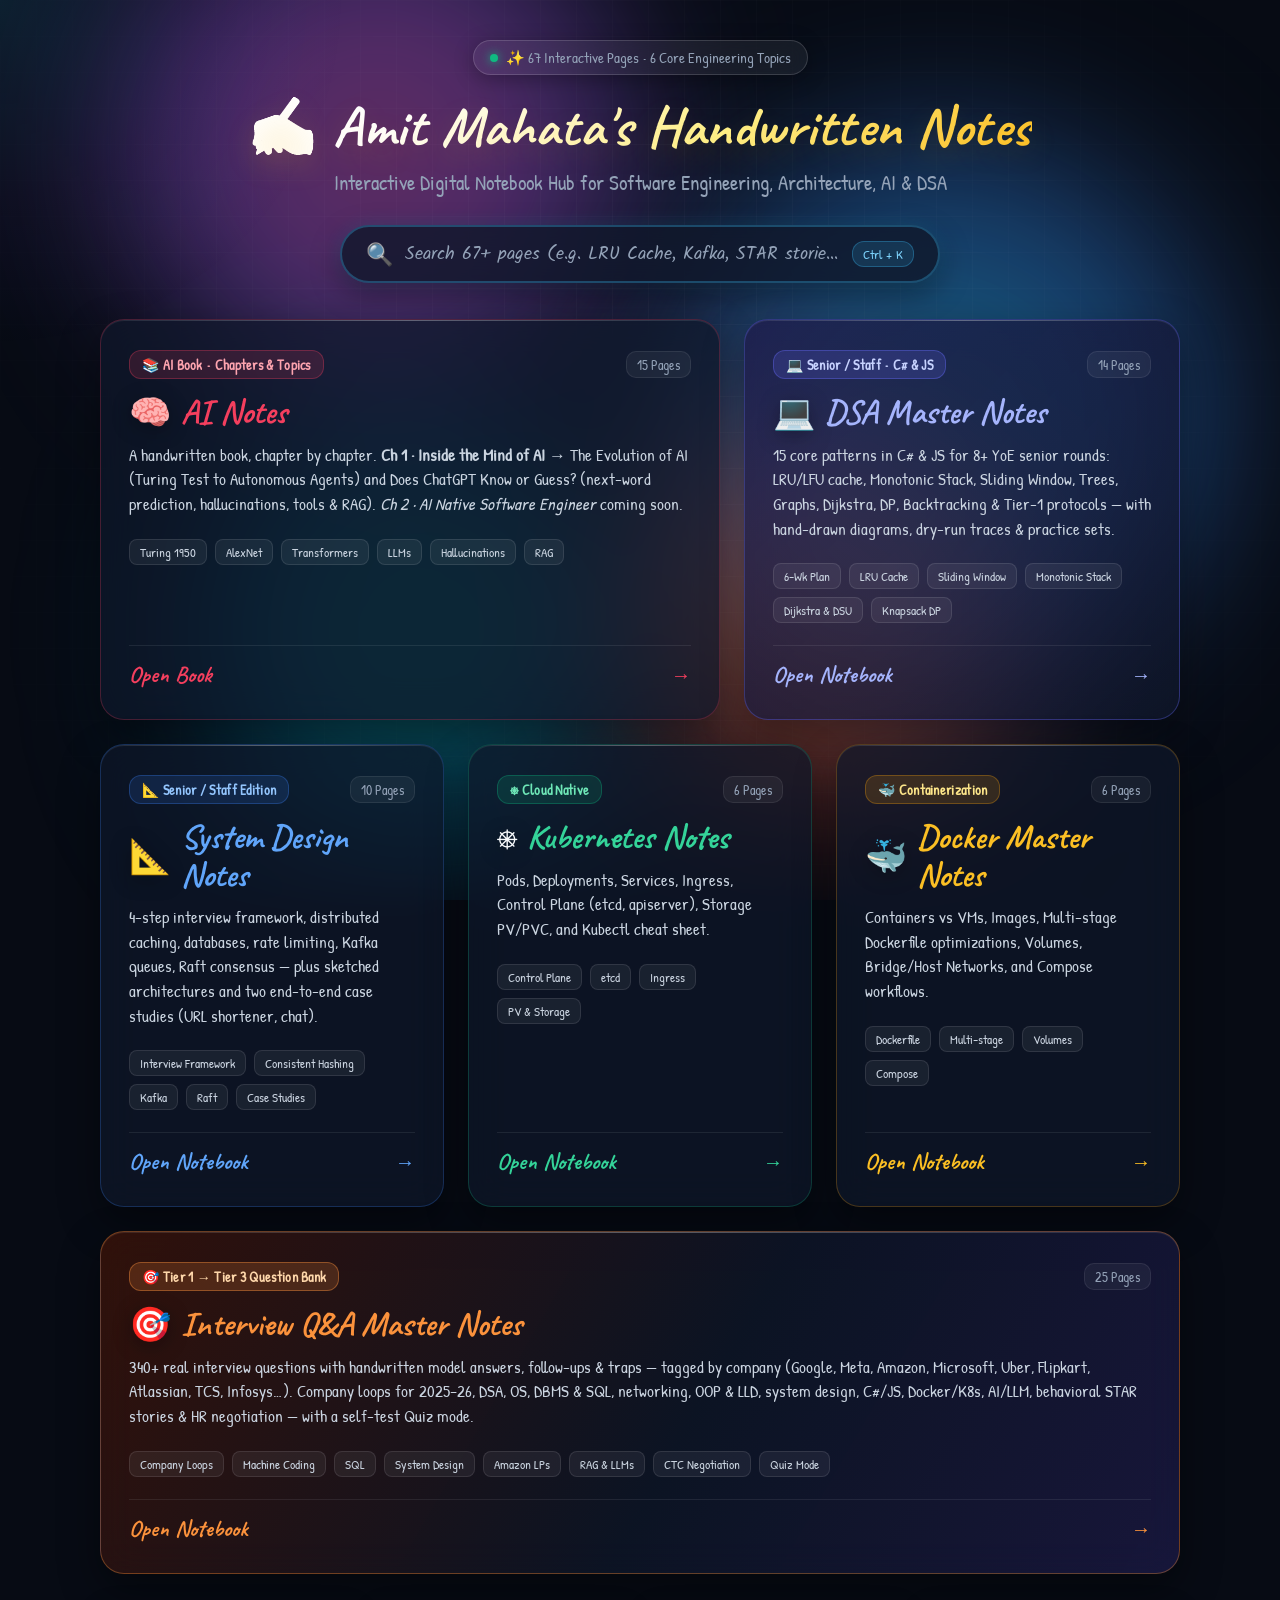
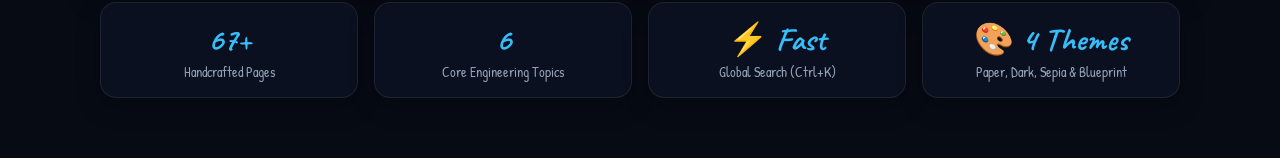
==== commit afe32cf8: "Add topic 1.2 "Does ChatGPT Know or Guess?" and split AI notes into topic files AI notes are now a m" ====
--- a/index.html
+++ b/index.html
@@ -659,21 +659,22 @@
             <span class="card-badge" style="background: rgba(244, 63, 94, 0.15); color: #fda4af; border: 1px solid rgba(244, 63, 94, 0.3);">
               📚 AI Book • Chapters &amp; Topics
             </span>
-            <span class="card-page-count">6 Pages</span>
+            <span class="card-page-count">15 Pages</span>
           </div>
           <div class="card-icon-title">
             <span class="card-icon">🧠</span>
             <h2 class="card-title" style="color: #f43f5e;">AI Notes</h2>
           </div>
           <p class="card-desc">
-            A handwritten book, chapter by chapter. <strong>Ch 1 · Inside the Mind of AI</strong> &rarr; The Evolution of AI: Turing Test (1950), Rule-based Systems, ML vs DL, AlexNet, NLP &amp; Transformers to LLMs &amp; Autonomous Agents. <em>Ch 2 · AI Native Software Engineer</em> coming soon.
+            A handwritten book, chapter by chapter. <strong>Ch 1 · Inside the Mind of AI</strong> &rarr; The Evolution of AI (Turing Test to Autonomous Agents) and Does ChatGPT Know or Guess? (next-word prediction, hallucinations, tools &amp; RAG). <em>Ch 2 · AI Native Software Engineer</em> coming soon.
           </p>
           <div class="card-tags">
             <span class="topic-pill">Turing 1950</span>
             <span class="topic-pill">AlexNet</span>
             <span class="topic-pill">Transformers</span>
             <span class="topic-pill">LLMs</span>
-            <span class="topic-pill">Autonomous Agents</span>
+            <span class="topic-pill">Hallucinations</span>
+            <span class="topic-pill">RAG</span>
           </div>
         </div>
         <div class="card-footer">
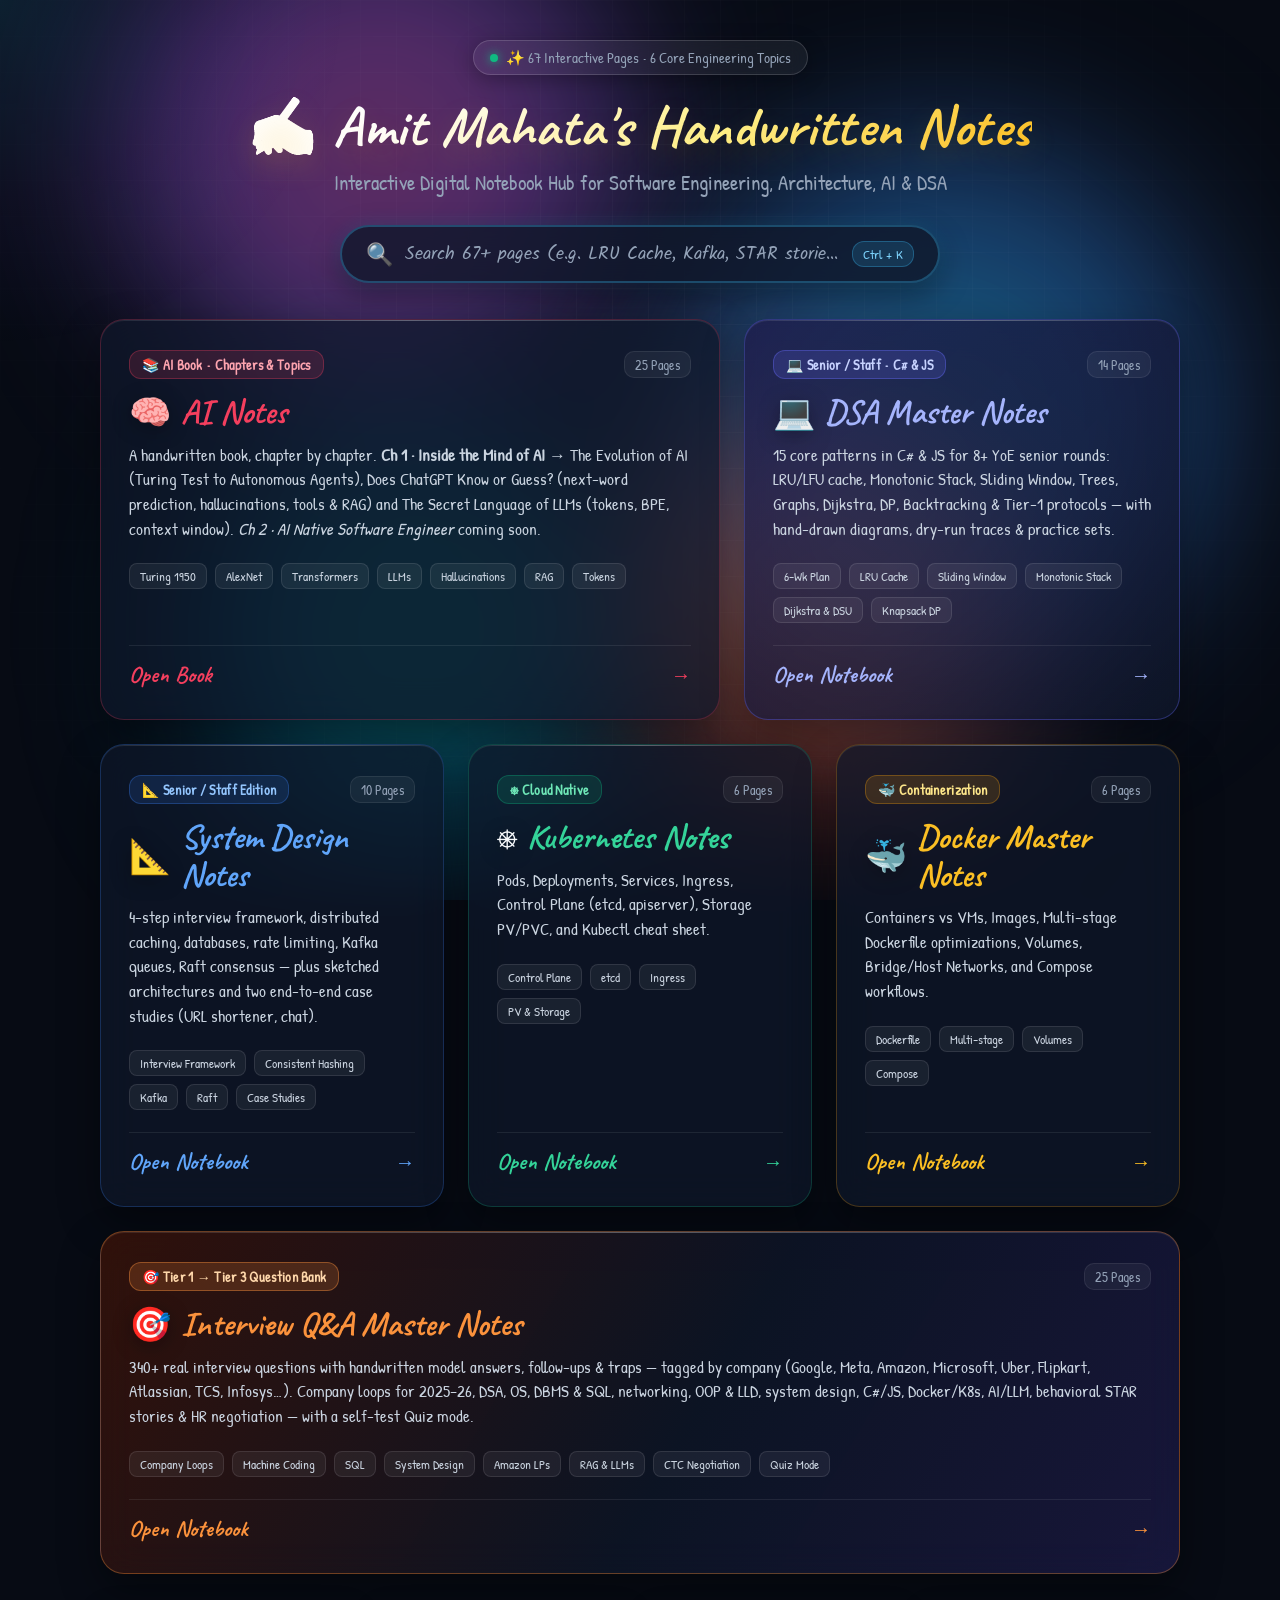
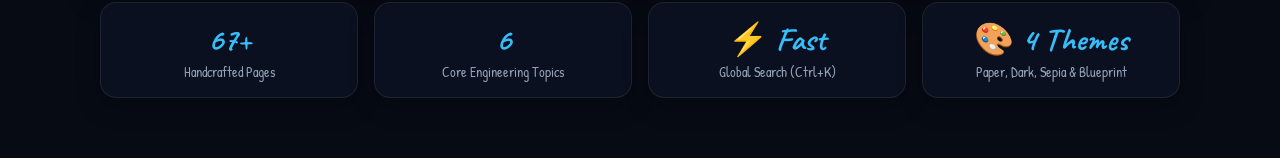
==== commit 073b9ede: "Add topic 1.3 "The Secret Language of LLMs" to the AI notes Ten handwritten-style pages (book pages " ====
--- a/index.html
+++ b/index.html
@@ -659,14 +659,14 @@
             <span class="card-badge" style="background: rgba(244, 63, 94, 0.15); color: #fda4af; border: 1px solid rgba(244, 63, 94, 0.3);">
               📚 AI Book • Chapters &amp; Topics
             </span>
-            <span class="card-page-count">15 Pages</span>
+            <span class="card-page-count">25 Pages</span>
           </div>
           <div class="card-icon-title">
             <span class="card-icon">🧠</span>
             <h2 class="card-title" style="color: #f43f5e;">AI Notes</h2>
           </div>
           <p class="card-desc">
-            A handwritten book, chapter by chapter. <strong>Ch 1 · Inside the Mind of AI</strong> &rarr; The Evolution of AI (Turing Test to Autonomous Agents) and Does ChatGPT Know or Guess? (next-word prediction, hallucinations, tools &amp; RAG). <em>Ch 2 · AI Native Software Engineer</em> coming soon.
+            A handwritten book, chapter by chapter. <strong>Ch 1 · Inside the Mind of AI</strong> &rarr; The Evolution of AI (Turing Test to Autonomous Agents), Does ChatGPT Know or Guess? (next-word prediction, hallucinations, tools &amp; RAG) and The Secret Language of LLMs (tokens, BPE, context window). <em>Ch 2 · AI Native Software Engineer</em> coming soon.
           </p>
           <div class="card-tags">
             <span class="topic-pill">Turing 1950</span>
@@ -675,6 +675,7 @@
             <span class="topic-pill">LLMs</span>
             <span class="topic-pill">Hallucinations</span>
             <span class="topic-pill">RAG</span>
+            <span class="topic-pill">Tokens</span>
           </div>
         </div>
         <div class="card-footer">
